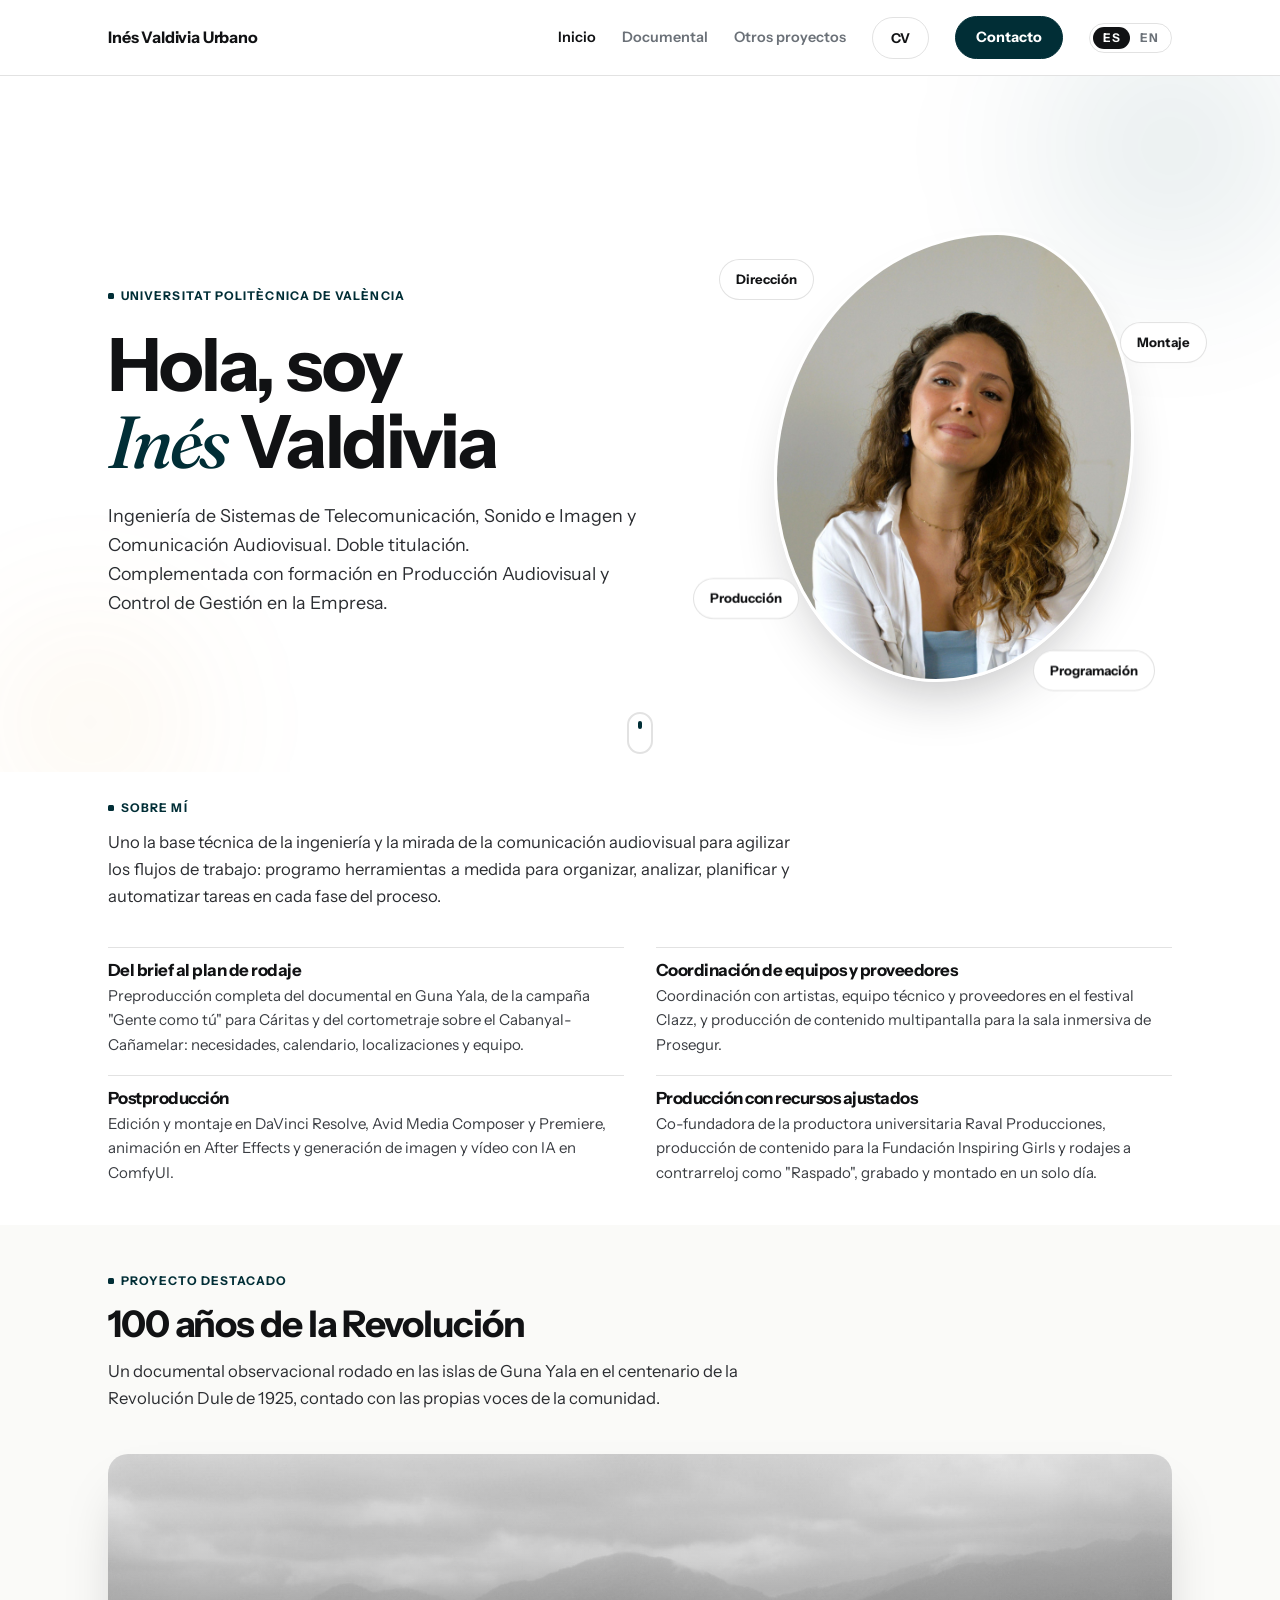
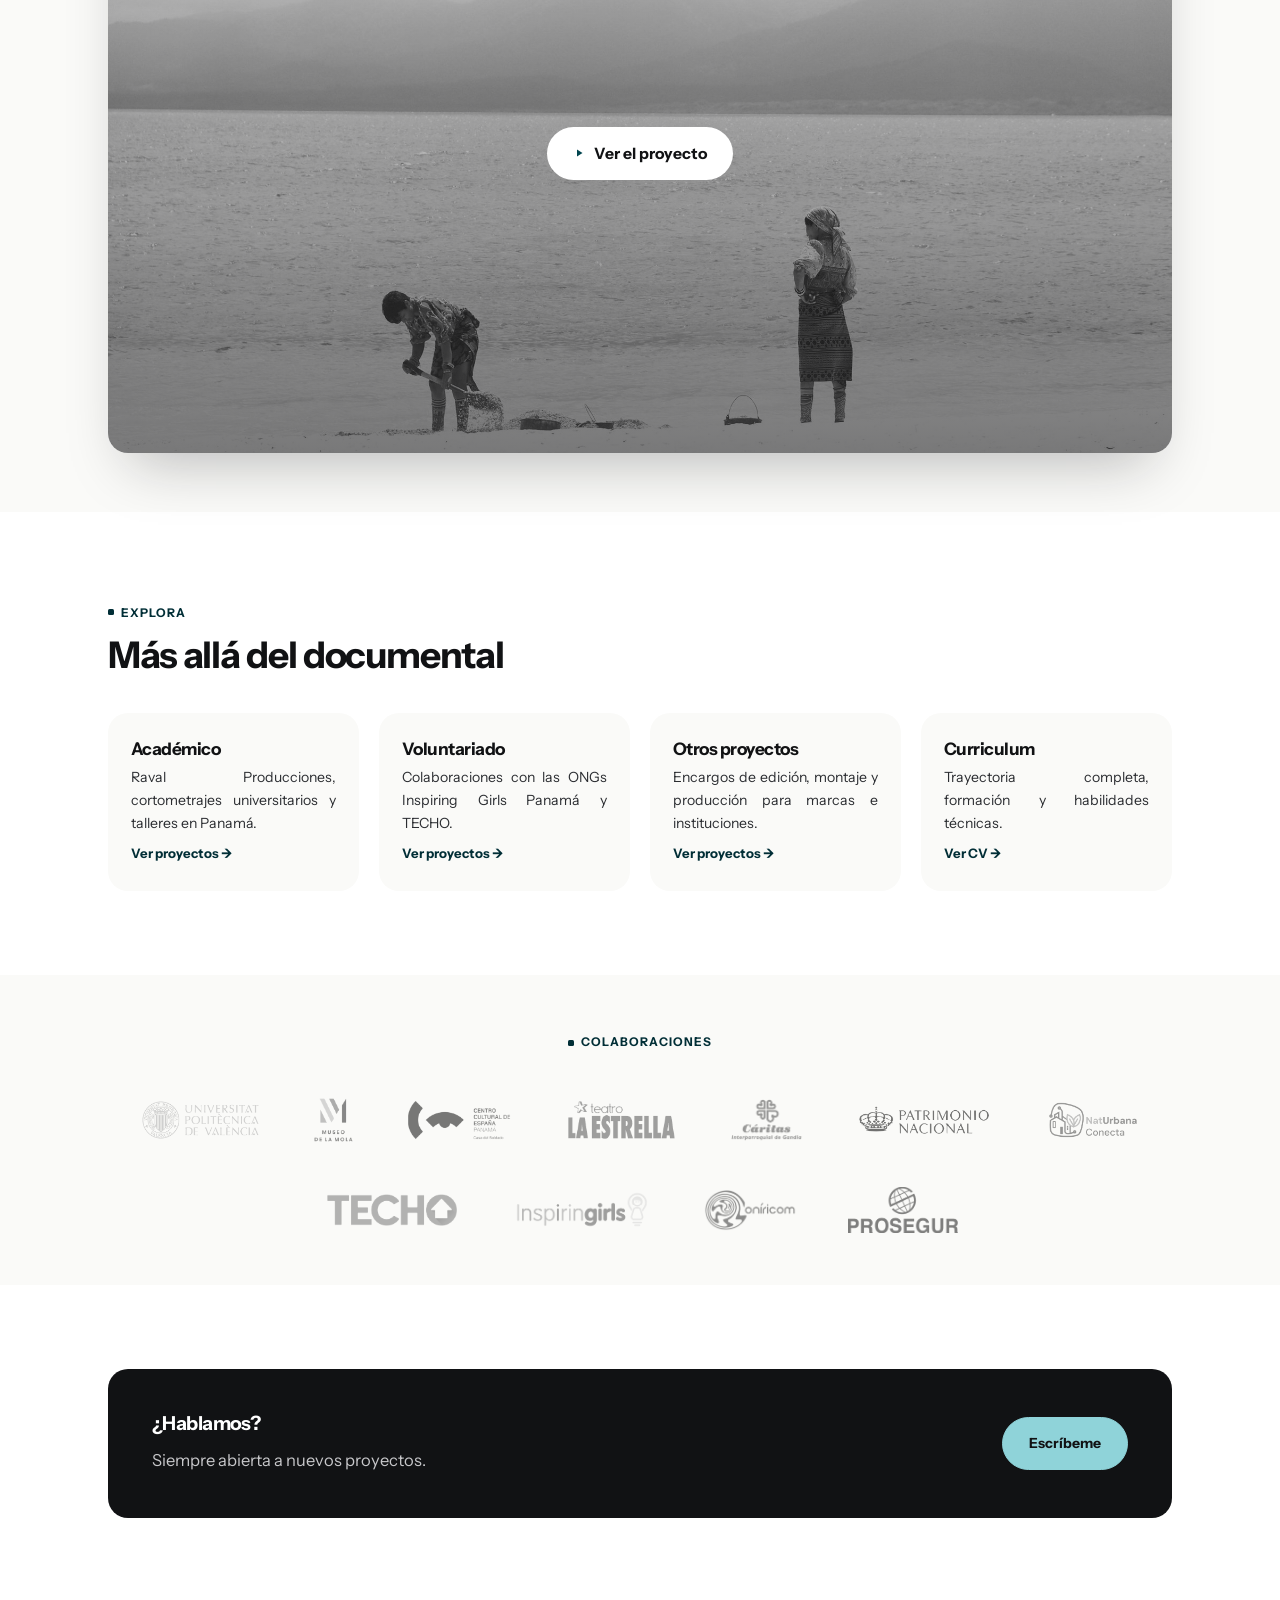
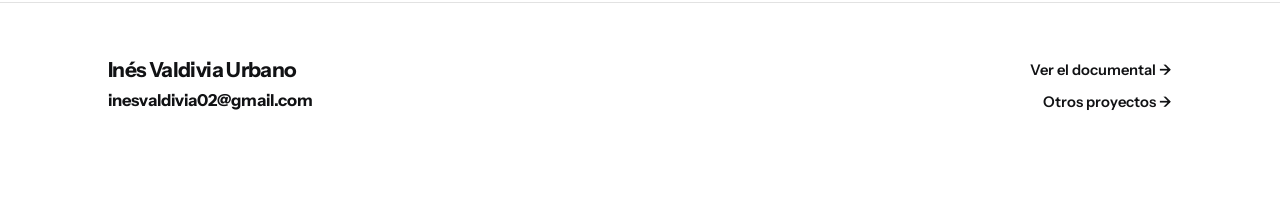
==== index.html @ 6942e6dc "Renombra la tarjeta Oníricom a Otros proyectos en el índice Co-Authored-By: Claude Opus 5.5 <noreply" ====
<!DOCTYPE html>
<html lang="es">
<head>
<meta charset="UTF-8">
<meta name="viewport" content="width=device-width, initial-scale=1.0">
<title>Inés Valdivia - Producción y montaje audiovisual</title>
<meta name="description" content="Inés Valdivia - comunicación audiovisual, dirección, montaje y producción de documentales y contenido con enfoque social.">
<link rel="preconnect" href="https://fonts.googleapis.com">
<link rel="preconnect" href="https://fonts.gstatic.com" crossorigin>
<link href="https://fonts.googleapis.com/css2?family=Instrument+Sans:ital,wght@0,400..700;1,400..700&family=Fraunces:ital,opsz,wght@0,9..144,400;0,9..144,500;0,9..144,600;1,9..144,500&display=swap" rel="stylesheet">
<link rel="stylesheet" href="assets/style.css">
</head>
<body class="home">

<div class="cursor-dot" aria-hidden="true"></div>
<div class="cursor-ring" aria-hidden="true"></div>
<div class="scroll-progress" aria-hidden="true"></div>

<nav class="site-nav">
  <div class="wrap">
    <a class="brand" href="index.html">Inés Valdivia Urbano</a>
    <div class="nav-links">
      <a href="index.html" class="current">Inicio</a>
      <a href="documental.html">Documental</a>
      <a href="proyectos.html">Otros proyectos</a>
      <a class="nav-cv" href="cv.html">CV</a>
      <a class="cta" href="mailto:inesvaldivia02@gmail.com">Contacto</a>
      <span class="lang-switch" aria-label="Idioma"><a class="active" href="index.html" hreflang="es" aria-current="true">ES</a><a href="en/index.html" hreflang="en" lang="en">EN</a></span>
    </div>
  </div>
</nav>

<header class="hero-personal">
  <div class="blob blob-a" aria-hidden="true"></div>
  <div class="blob blob-b" aria-hidden="true"></div>
  <div class="wrap hero-personal-grid">
    <div class="hero-copy">
      <span class="eyebrow">Universitat Politècnica de València</span>
      <h1 class="kinetic">
        <span class="kinetic-line"><span class="kinetic-word">Hola,</span> <span class="kinetic-word">soy</span></span>
        <span class="kinetic-line"><span class="kinetic-word accent-word">Inés</span> <span class="kinetic-word">Valdivia</span></span>
      </h1>
      <p class="hero-personal-lede">Ingeniería de Sistemas de Telecomunicación, Sonido e Imagen y Comunicación Audiovisual. Doble titulación.<br>Complementada con formación en Producción Audiovisual y Control de Gestión en la Empresa.</p>
    </div>

    <div class="hero-photo-wrap">
      <div class="hero-photo-blob">
        <img src="assets/ines-portrait.jpg" alt="Retrato de Inés Valdivia">
      </div>
      <span class="floating-tag tag-1 magnetic">Dirección</span>
      <span class="floating-tag tag-2 magnetic">Montaje</span>
      <span class="floating-tag tag-3 magnetic">Producción</span>
      <span class="floating-tag tag-4 magnetic">Programación</span>
    </div>
  </div>
  <a href="#sobre-mi" class="scroll-cue" aria-label="Bajar a la siguiente sección">
    <span></span>
  </a>
</header>


<section id="sobre-mi">
  <div class="wrap">
    <div class="section-head">
      <h2 class="kicker">Sobre mí</h2>
      <p class="prose-lead">Uno la base técnica de la ingeniería y la mirada de la comunicación audiovisual para agilizar los flujos de trabajo: programo herramientas a medida para organizar, analizar, planificar y automatizar tareas en cada fase del proceso.</p>
    </div>
    <ul class="fit-list">
      <li>
        <h3>Del brief al plan de rodaje</h3>
        <p>Preproducción completa del documental en Guna Yala, de la campaña "Gente como tú" para Cáritas y del cortometraje sobre el Cabanyal-Cañamelar: necesidades, calendario, localizaciones y equipo.</p>
      </li>
      <li>
        <h3>Coordinación de equipos y proveedores</h3>
        <p>Coordinación con artistas, equipo técnico y proveedores en el festival Clazz, y producción de contenido multipantalla para la sala inmersiva de Prosegur.</p>
      </li>
      <li>
        <h3>Postproducción</h3>
        <p>Edición y montaje en DaVinci Resolve, Avid Media Composer y Premiere, animación en After Effects y generación de imagen y vídeo con IA en ComfyUI.</p>
      </li>
      <li>
        <h3>Producción con recursos ajustados</h3>
        <p>Co-fundadora de la productora universitaria Raval Producciones, producción de contenido para la Fundación Inspiring Girls y rodajes a contrarreloj como "Raspado", grabado y montado en un solo día.</p>
      </li>
    </ul>
  </div>
</section>

<section class="alt" id="destacado">
  <div class="wrap">
    <div class="section-head">
      <span class="kicker">Proyecto destacado</span>
      <h2>100 años de la Revolución</h2>
      <p class="prose-lead">Un documental observacional rodado en las islas de Guna Yala en el centenario de la Revolución Dule de 1925, contado con las propias voces de la comunidad.</p>
    </div>
    <div class="feature-project">
      <a class="video-link hero-link magnetic" href="documental.html" style="background-image:url('assets/guna-hero.jpg');">
        <span class="play-overlay">
          <span class="play-chip"><svg viewBox="0 0 24 24"><path fill="currentColor" d="M8 5v14l11-7z"/></svg> Ver el proyecto</span>
        </span>
      </a>
    </div>
  </div>
</section>

<section id="explora">
  <div class="wrap">
    <div class="section-head">
      <span class="kicker">Explora</span>
      <h2>Más allá del documental</h2>
    </div>
    <div class="mini-grid">
      <a class="mini-card magnetic" href="proyectos.html#academico">
        <h3>Académico</h3>
        <p>Raval Producciones, cortometrajes universitarios y talleres en Panamá.</p>
        <span class="mini-arrow">Ver proyectos →</span>
      </a>
      <a class="mini-card magnetic" href="proyectos.html#voluntariado">
        <h3>Voluntariado</h3>
        <p>Colaboraciones con las ONGs Inspiring Girls Panamá y TECHO.</p>
        <span class="mini-arrow">Ver proyectos →</span>
      </a>
      <a class="mini-card magnetic" href="proyectos.html#freelance">
        <h3>Otros proyectos</h3>
        <p>Encargos de edición, montaje y producción para marcas e instituciones.</p>
        <span class="mini-arrow">Ver proyectos →</span>
      </a>
      <a class="mini-card magnetic" href="cv.html">
        <h3>Curriculum</h3>
        <p>Trayectoria completa, formación y habilidades técnicas.</p>
        <span class="mini-arrow">Ver CV →</span>
      </a>
    </div>
  </div>
</section>

<section class="tight logo-strip alt">
  <div class="wrap">
    <div class="section-head">
      <h2 class="kicker">Colaboraciones</h2>
    </div>
    <div class="logo-grid">
      <img src="assets/logos/upv.png" alt="Universitat Politècnica de València">
      <img src="assets/logos/museo-de-la-mola.png" alt="Museo de la Mola">
      <img src="assets/logos/centro-cultural-espana-panama.png" alt="Centro Cultural de España en Panamá">
      <img src="assets/logos/teatro-la-estrella.png" alt="Teatro La Estrella, Panamá">
      <img src="assets/logos/caritas-gandia.png" alt="Cáritas Interparroquial de Gandía">
      <img src="assets/logos/patrimonio-nacional.png" alt="Patrimonio Nacional">
      <img src="assets/logos/naturbana-conecta.png" alt="NatUrbana Conecta">
      <img src="assets/logos/techo.png" alt="TECHO">
      <img src="assets/logos/inspiring-girls.png" alt="Inspiring Girls">
      <img src="assets/logos/oniricom.png" alt="Oníricom">
      <img src="assets/logos/prosegur.webp" alt="Prosegur">
    </div>
  </div>
</section>

<section>
  <div class="wrap">
    <div class="access-panel">
      <div>
        <h3>¿Hablamos?</h3>
        <p>Siempre abierta a nuevos proyectos.</p>
      </div>
      <a class="btn magnetic" href="mailto:inesvaldivia02@gmail.com">Escríbeme</a>
    </div>
  </div>
</section>

<footer>
  <div class="wrap">
    <div class="contact">
      <h3>Inés Valdivia Urbano</h3>
      <p><a href="mailto:inesvaldivia02@gmail.com">inesvaldivia02@gmail.com</a></p>
    </div>
    <div class="foot-links">
      <a href="documental.html">Ver el documental →</a>
      <a href="proyectos.html">Otros proyectos →</a>
    </div>
  </div>
</footer>

<script src="assets/script.js"></script>
</body>
</html>
---- assets/style.css ----
/* ---------- Tokens ---------- */
:root{
  --bg: #ffffff;
  --paper: #fafaf8;
  --ink: #111214;
  --ink-soft: #6b7178;
  --accent: #01454f;
  --accent-dark: #012e36;
  --accent-darker: #011c21;
  --accent-blue: #3f8d94;
  --accent-sand: #e8a23d;
  --line: rgba(17,18,20,0.12);
  --line-soft: rgba(17,18,20,0.08);
  --shadow: 0 20px 40px -26px rgba(17,18,20,0.22);
  --shadow-lift: 0 30px 56px -22px rgba(17,18,20,0.28);
  --radius-lg: 20px;
  --radius-md: 14px;
  --ease: cubic-bezier(0.22, 1, 0.36, 1);
  --font: 'Instrument Sans', system-ui, -apple-system, 'Segoe UI', sans-serif;
  --font-serif: 'Fraunces', Georgia, serif;
}

*{ box-sizing: border-box; }
html{ scroll-behavior: smooth; }

body{
  margin:0;
  background: var(--bg);
  color: var(--ink);
  font-family: var(--font);
  font-size: 16.5px;
  line-height: 1.62;
  font-weight: 400;
  -webkit-font-smoothing: antialiased;
  text-rendering: optimizeLegibility;
}

h1,h2,h3{
  font-family: var(--font);
  font-weight: 700;
  letter-spacing: -0.03em;
  line-height: 1.05;
  color: var(--ink);
  margin: 0 0 0.4em;
}

p{ margin: 0 0 1em; color: #2b2d31; }

body.documental p, body.proyectos p{ text-align: justify; text-justify: inter-word; hyphens: manual; }
#sobre-mi .prose-lead, #explora .mini-card p{ text-align: justify; text-justify: inter-word; hyphens: manual; }

a{ color: var(--ink); text-decoration: none; transition: color 0.2s var(--ease), opacity 0.2s var(--ease); }
a:hover{ color: var(--accent-dark); }
a.ext-link:hover{ color: #8fd3d9; }

a:focus-visible, button:focus-visible{
  outline: 2px solid var(--accent);
  outline-offset: 3px;
  border-radius: 4px;
}

img{ max-width: 100%; display:block; }

@media (prefers-reduced-motion: reduce){
  *, *::before, *::after{
    animation-duration: 0.01ms !important;
    animation-iteration-count: 1 !important;
    transition-duration: 0.01ms !important;
    scroll-behavior: auto !important;
  }
}

.wrap{ max-width: 1120px; margin: 0 auto; padding: 0 28px; }

/* ---------- Eyebrow / kicker (shared with cv.html) ---------- */
.eyebrow, .kicker{
  display:inline-flex; align-items:center; gap:7px;
  font-size: 12px; font-weight: 700; letter-spacing: 0.09em; text-transform: uppercase;
  color: var(--accent-dark); margin: 0 0 14px;
}
.eyebrow::before, .kicker::before{
  content:""; width:6px; height:6px; background: var(--accent-dark); border-radius:1.5px; flex:none;
}

/* ---------- Buttons ---------- */
.btn{
  display:inline-flex; align-items:center; gap:8px;
  font-family: var(--font); font-size: 14px; font-weight: 700;
  border-radius: 999px; padding: 14px 26px; cursor:pointer;
  border: 1px solid var(--ink); background: var(--ink); color: #fff;
  text-decoration:none; white-space:nowrap;
  transition: background 0.2s var(--ease), color 0.2s var(--ease), transform 0.2s var(--ease), border-color 0.2s var(--ease);
}
.btn:hover{ background: var(--accent-dark); border-color: var(--accent-dark); color:#fff; transform: translateY(-2px); }
.btn:active{ transform: translateY(0) scale(0.98); }
.btn.btn-accent{ background: var(--accent-dark); border-color: var(--accent-dark); }
.btn.btn-accent:hover{ background: var(--accent-darker); border-color: var(--accent-darker); }
.btn.btn-outline{ background: transparent; color: var(--ink); border-color: var(--line); }
.btn.btn-outline:hover{ background: var(--ink); border-color: var(--ink); color:#fff; }

/* ---------- Chips ---------- */
.chip{
  display:inline-flex; align-items:center;
  font-size: 11.5px; font-weight: 700; letter-spacing:0.04em;
  color: var(--ink-soft); border: 1px solid var(--line); border-radius: 999px;
  padding: 5px 12px; background: var(--paper);
}
.chip.chip-accent{ border-color: var(--accent-dark); color: var(--accent-dark); background:#e6f1f2; }
.chip .now-dot{ margin-right: 6px; }

/* ---------- Nav ---------- */
.site-nav{
  position: sticky; top:0; z-index: 50;
  background: rgba(255,255,255,0.92);
  backdrop-filter: blur(8px);
  border-bottom: 1px solid var(--line);
}
.site-nav .wrap{
  display:flex; align-items:center; justify-content:space-between;
  flex-wrap: wrap; gap: 10px 0;
  padding: 16px 28px;
}
.brand{
  font-size: 1rem; font-weight: 700; color: var(--ink);
  text-decoration:none; letter-spacing: -0.01em;
}
.brand:hover{ color: var(--accent-dark); }
.nav-links{ display:flex; gap: 26px; align-items:center; font-size: 0.9rem; font-weight:600; }
.nav-links a{ color: var(--ink-soft); }
.nav-links a:hover{ color: var(--ink); }
.nav-links a.current{ color: var(--ink); }
.nav-links a.current::after{ content:""; }
.nav-links a.nav-cv{
  color: var(--ink); border:1px solid var(--line); border-radius: 999px;
  padding: 9px 18px; font-size:0.85rem; font-weight:700;
  transition: border-color 0.2s var(--ease), color 0.2s var(--ease), background 0.2s var(--ease);
}
.nav-links a.nav-cv:hover{
  border-color: var(--ink); background: var(--ink); color: #fff;
}
.nav-links a.cta{
  color: #fff; background: var(--accent-dark); border:1px solid var(--accent-dark); border-radius: 999px;
  padding: 9px 20px; font-weight:700;
  transition: background 0.2s var(--ease), border-color 0.2s var(--ease), transform 0.2s var(--ease);
}
.nav-links a.cta:hover{ background: var(--accent-darker); border-color: var(--accent-darker); color:#fff; transform: translateY(-1px); }

/* ---------- Language switch (ES | EN) ---------- */
.lang-switch{
  display:inline-flex; border:1px solid var(--line); border-radius:999px; padding:3px;
  font-size:0.75rem; font-weight:700; letter-spacing:0.04em;
}
.nav-links .lang-switch a{ padding:5px 10px; border-radius:999px; color: var(--ink-soft); line-height:1; }
.nav-links .lang-switch a:hover{ color: var(--ink); }
.nav-links .lang-switch a.active{ background: var(--ink); color:#fff; }

/* ---------- Nav dropdown ---------- */
.nav-dropdown{ position:relative; }
.nav-dropdown > a{
  display:inline-flex; align-items:center; gap:5px;
}
.nav-dropdown .caret{ font-size:0.7em; position:relative; top:1px; }
.dropdown-menu{
  position:absolute; top:100%; left:50%; transform:translateX(-50%);
  padding-top:14px;
  display:none;
}
.dropdown-menu .dropdown-inner{
  background: #fff; border:1px solid var(--line); border-radius: 14px;
  box-shadow: var(--shadow-lift); padding:8px; min-width:180px;
  display:flex; flex-direction:column;
}
.dropdown-menu a{
  display:block; padding:10px 14px; border-radius:9px; font-size:0.88rem; font-weight:600;
  color: var(--ink-soft); white-space:nowrap;
}
.dropdown-menu a:hover{ background: var(--paper); color: var(--accent-dark); }
.nav-dropdown:hover .dropdown-menu,
.nav-dropdown:focus-within .dropdown-menu{ display:block; }

/* ---------- Hero (Guna documentary) ---------- */
.hero{
  position:relative; min-height: 90vh; display:flex; flex-direction:column; justify-content:space-between;
  background-size: cover; background-position: center;
  color:#fff;
}
.hero::after{
  content:""; position:absolute; inset:0;
  background: linear-gradient(180deg, rgba(10,10,11,0.82) 0%, rgba(10,10,11,0.3) 38%, rgba(10,10,11,0.14) 62%, rgba(10,10,11,0.6) 100%);
}
.hero .wrap{ position:relative; z-index:2; padding-top: 110px; padding-bottom: 0; }
.hero .wrap.hero-meta-bottom{
  padding-top:0; padding-bottom: 34px;
}
.hero .eyebrow{ color: #8fd3d9; opacity:0; animation: fade-up 0.7s var(--ease) 0.1s both; }
.hero .eyebrow::before{ background:#8fd3d9; }
.hero h1{ color:#fff; font-size: clamp(2.6rem, 6.4vw, 5.4rem); max-width: 15ch; margin-bottom:0.3em; opacity:0; animation: fade-up 0.75s var(--ease) 0.22s both; }
@media (min-width: 781px){
  .hero h1{ margin-bottom:0.34em; }
  .hero .eyebrow{ margin-bottom: 19px; }
  .hero .lede{ margin-top: 3px; }
}
.hero .lede{ color:#f1f1f2; max-width: 46ch; font-size: 1.12rem; font-weight:500; opacity:0; animation: fade-up 0.75s var(--ease) 0.36s both; }
.meta-row{
  margin-top: 26px; display:flex; gap: 20px; flex-wrap:wrap; align-items:center;
  font-size: 0.85rem; color:#f1f1f2; font-weight:600;
}
.meta-row span{ border-left: 2px solid rgba(255,255,255,0.4); padding-left: 10px; }
.meta-row span:first-child{ border-left:none; padding-left:0; }
.hero-actions{ margin-top:30px; display:flex; gap:14px; flex-wrap:wrap; }
.hero .btn.btn-outline{ border-color: rgba(255,255,255,0.55); color:#fff; }
.hero .btn.btn-outline:hover{ background:#fff; color:var(--ink); border-color:#fff; }

/* ---------- Sections ---------- */
section{ padding: 84px 0; scroll-margin-top: 84px; }
section.tight{ padding: 52px 0; }
#sobre-mi{ padding-top: 20px; padding-bottom: 40px; }
#destacado{ padding-top: 40px; padding-bottom: 60px; }
.section-head{ max-width: 62ch; margin-bottom: 38px; }
.section-head h2{ font-size: clamp(1.7rem, 3vw, 2.3rem); }
.section-head h2.kicker{ font-size: 12px; }

.prose{ max-width: 62ch; }
.prose p{ font-size: 1.04rem; color:#2b2d31; }

.alt{ background: var(--paper); }

/* ---------- Photo strip ---------- */
.photo-strip{ width:100%; line-height:0; }
.photo-strip img{
  width:100%; height:auto; max-height:80vh;
  object-fit:contain; display:block;
}

/* ---------- Editorial mosaic gallery ---------- */
.gallery{
  display:grid; grid-template-columns: repeat(4, 1fr); grid-auto-rows: 190px; gap: 12px;
  grid-auto-flow: dense;
}
.gallery img{
  width:100%; height:100%; object-fit: cover; border-radius: var(--radius-md);
  transition: transform 0.45s var(--ease);
}
.gallery figure{ margin:0; overflow:hidden; border-radius: var(--radius-md); }
.gallery figure:hover img{ transform: scale(1.04); }
.gallery figure:nth-child(1){ grid-column: span 2; grid-row: span 2; }
.gallery figure:nth-child(6){ grid-column: span 2; }

.mosaic{
  display:grid; grid-template-columns: repeat(4, 1fr); grid-auto-rows: 160px; gap: 10px;
  grid-auto-flow: dense;
}
.mosaic figure{ margin:0; overflow:hidden; border-radius: var(--radius-md); }
.mosaic img{
  width:100%; height:100%; object-fit:cover; display:block;
  transition: transform 0.45s var(--ease);
}
.mosaic figure:hover img{ transform: scale(1.04); }
.mosaic figure:nth-child(1){ grid-column: span 2; grid-row: span 2; }
.mosaic figure:nth-child(6){ grid-column: span 2; }

/* ---------- Access / credit panel ---------- */
.access-panel{
  background: var(--ink); color: #f4f2ef; border-radius: var(--radius-lg);
  padding: 44px; display:flex; flex-wrap:wrap; gap: 24px; align-items:center; justify-content:space-between;
}
.access-panel h2, .access-panel h3{ color:#fff; margin-bottom: 14px; }
.access-panel p{ color: #c7c7ca; margin:0 0 10px; max-width: none; }
.access-panel p:last-child{ margin-bottom:0; }
.access-panel .btn{ background: #8fd3d9; border-color: #8fd3d9; color: var(--ink); }
.access-panel .btn:hover{ background:#fff; color:var(--ink); border-color:#fff; }
.access-cta{ display:flex; align-items:center; flex-wrap:wrap; gap:18px; margin-top:12px; }
.access-cta span{ color:#f4f2ef; font-weight:600; }
.access-body{ flex: 1 1 100%; }

/* ---------- Experience timeline ---------- */
.timeline{ display:flex; flex-direction:column; }
.entry{
  display:flex; justify-content:space-between; align-items:flex-start; gap:24px;
  padding: 22px 0; border-bottom:1px solid var(--line-soft);
}
.entry:first-child{ padding-top:0; }
.entry:last-child{ border-bottom:none; }
.entry .what{ min-width:0; }
.entry .role{ font-size:1.05rem; font-weight:700; margin:0 0 3px; color:var(--ink); }
.entry .org{ font-size:0.92rem; color: var(--ink-soft); margin:0 0 6px; font-weight:500; }
.entry .desc{ font-size:0.92rem; color:#3a3d42; margin:0; max-width:56ch; }
.entry ul.bullets{ margin:8px 0 0; padding-left:18px; }
.entry ul.bullets li{ font-size:0.92rem; line-height:1.55; color:#3a3d42; margin-bottom:4px; }
.entry .when{
  font-size:0.82rem; color: var(--ink-soft); white-space:nowrap; text-align:right;
  padding-top:3px; flex-shrink:0; font-weight:600;
}

/* ---------- Cards / projects ---------- */
.card-grid{ display:grid; grid-template-columns: repeat(2, 1fr); gap: 24px; }
.card{
  background: #fff; border:1px solid var(--line-soft); border-radius: var(--radius-lg);
  padding: 24px; box-shadow:none;
  display:flex; flex-direction:column; gap: 16px;
  transition: transform 0.3s var(--ease), box-shadow 0.3s var(--ease), border-color 0.3s var(--ease);
}
.card > .video-link, .card > .card-logo, .card > .pending{ margin-top: auto; }
.card:hover{
  transform: translateY(-5px);
  box-shadow: var(--shadow-lift);
  border-color: var(--line);
}
.card:active{ transform: translateY(-2px); }
.card h3{ font-size: 1.25rem; margin-bottom:2px; }
.card .role{ font-size:0.86rem; color: var(--ink-soft); font-weight:600; }
.card .org-blurb{ font-size:0.84rem; font-style:italic; color: var(--ink-soft); margin-bottom:8px; }
.card p{ font-size: 0.96rem; margin-bottom: 4px;}
.card .chip{ align-self:flex-start; }

.card.card-feature{ grid-column: 1 / -1; }
.card-feature .feature-grid{ display:grid; grid-template-columns: 220px 1fr; gap:28px; align-items:start; }
.card-feature .feature-grid > div p{ margin-bottom: 14px; }
.card-feature .feature-grid.feature-grid-reverse{ grid-template-columns: 1fr 300px; align-items:center; }

.video-link{
  position:relative; display:block; width:100%; aspect-ratio: 16/9;
  border-radius: var(--radius-md); overflow:hidden; margin-top:4px;
  background:#111214 center/cover no-repeat; text-decoration:none;
}
.video-link .play-overlay{
  position:absolute; inset:0; display:flex; align-items:center; justify-content:center;
  background: linear-gradient(180deg, rgba(10,10,11,0.05) 0%, rgba(10,10,11,0.55) 100%);
  transition: background 0.2s var(--ease);
}
.video-link:hover .play-overlay{
  background: linear-gradient(180deg, rgba(10,10,11,0.12) 0%, rgba(10,10,11,0.68) 100%);
}
.video-link .play-chip{
  display:inline-flex; align-items:center; gap:9px;
  background: #fff; color: var(--ink); font-weight:700; font-size:0.86rem;
  padding: 11px 20px; border-radius:999px; box-shadow: var(--shadow);
  transition: transform 0.25s var(--ease);
}
.video-link:hover .play-chip{ transform: scale(1.045); }
.video-link .play-chip svg{ width:12px; height:12px; flex:none; color:var(--accent); }
.video-link.hero-link{ border-radius: var(--radius-lg); box-shadow: var(--shadow-lift); }
.video-link.hero-link .play-chip{ font-size:0.98rem; padding:14px 26px; }

.poster-link{
  position:relative; display:block; width:100%; max-width:220px; aspect-ratio: 4/5;
  border-radius: var(--radius-md); overflow:hidden; margin:0 auto;
  background:#111214 center/cover no-repeat; text-decoration:none;
  box-shadow: var(--shadow);
  transition: transform 0.3s var(--ease), box-shadow 0.3s var(--ease);
}
.poster-link:hover{ transform: translateY(-4px); box-shadow: var(--shadow-lift); }
.poster-link .poster-overlay{
  position:absolute; inset:0; display:flex; align-items:flex-end; justify-content:center; padding-bottom:16px;
  background: linear-gradient(180deg, rgba(10,10,11,0) 55%, rgba(10,10,11,0.82) 100%);
  opacity:0; transition: opacity 0.25s var(--ease);
}
.poster-link:hover .poster-overlay{ opacity:1; }
.poster-link .poster-chip{
  display:inline-flex; align-items:center; gap:7px;
  background: #fff; color: var(--ink); font-weight:700; font-size:0.78rem;
  padding: 9px 16px; border-radius:999px;
}

.pending{
  border: 1px dashed var(--line); border-radius: var(--radius-md); padding: 20px;
  margin-top:6px; font-size:0.9rem; color: var(--ink-soft); background: var(--paper);
  text-align:center;
}

.card-logo{
  border: 1px dashed var(--line); border-radius: var(--radius-md);
  margin-top:6px; background: var(--paper);
  display:flex; flex-direction:column; align-items:center; justify-content:center; gap:10px;
  min-height: 110px; padding: 20px;
}
.card-logo img{ max-height: 60px; max-width: 72%; width:auto; object-fit:contain; }
.card-logo .private-tag{
  font-size:0.72rem; font-weight:700; letter-spacing:0.04em; text-transform:uppercase;
  color: var(--ink-soft);
}

.subgroup-intro{ max-width: 62ch; margin-bottom: 22px; }
.subgroup-intro p{ font-size:0.98rem; }

/* ---------- Logo strip ---------- */
.logo-strip{ padding: 20px 0 66px; }
.logo-strip .section-head{ text-align:center; margin: 0 auto 34px; max-width:none; }
.logo-strip .kicker{ display:inline-flex; }
.logo-grid{
  display:flex; flex-wrap:wrap; align-items:center; justify-content:center;
  gap: 44px 50px;
}
.logo-grid img{
  max-height: 46px; max-width: 140px; width:auto; height:auto; object-fit:contain;
  opacity:0.55; filter: grayscale(100%);
  transition: opacity 0.25s var(--ease), filter 0.25s var(--ease), transform 0.25s var(--ease);
}
.logo-grid img:hover{ opacity:1; filter:none; transform: translateY(-2px); }

/* ---------- Scroll reveal ---------- */
.reveal{
  opacity: 0;
  transform: translateY(22px);
  transition: opacity 0.6s var(--ease), transform 0.6s var(--ease);
}
.reveal.in-view{ opacity: 1; transform: none; }

/* ---------- Lightbox carousel ---------- */
.gallery figure.zoomable, .mosaic figure.zoomable{ cursor: zoom-in; }
.lightbox{
  position:fixed; inset:0; z-index:300;
  display:flex; align-items:center; justify-content:center;
  background: rgba(10,10,11,0.94);
  opacity:0; visibility:hidden;
  transition: opacity 0.25s var(--ease), visibility 0.25s var(--ease);
}
.lightbox.is-open{ opacity:1; visibility:visible; }
.lightbox-img{
  max-width:88vw; max-height:82vh; border-radius:10px;
  box-shadow: var(--shadow-lift); display:block;
}
.lightbox-close{
  position:absolute; top:20px; right:24px;
  background:none; border:none; color:#fff; font-size:2.1rem; line-height:1;
  cursor:pointer; opacity:0.85; transition: opacity 0.2s var(--ease);
}
.lightbox-close:hover{ opacity:1; }
.lightbox-prev, .lightbox-next{
  position:absolute; top:50%; transform:translateY(-50%);
  background: rgba(255,255,255,0.12); border:none; color:#fff;
  width:48px; height:48px; border-radius:50%; font-size:1.2rem; cursor:pointer;
  display:flex; align-items:center; justify-content:center;
  transition: background 0.2s var(--ease), transform 0.2s var(--ease);
}
.lightbox-prev:hover, .lightbox-next:hover{ background: rgba(255,255,255,0.28); }
.lightbox-prev{ left:18px; }
.lightbox-next{ right:18px; }
.lightbox-counter{
  position:absolute; bottom:22px; left:50%; transform:translateX(-50%);
  color:#f1f1f2; font-size:0.85rem; font-weight:600; letter-spacing:0.02em;
}
@media (max-width:600px){
  .lightbox-prev, .lightbox-next{ width:40px; height:40px; font-size:1rem; }
  .lightbox-prev{ left:8px; } .lightbox-next{ right:8px; }
  .lightbox-close{ font-size:1.7rem; top:14px; right:14px; }
}
@media (prefers-reduced-motion: reduce){
  .lightbox{ transition: none; }
}

/* ---------- Footer ---------- */
footer{
  padding: 56px 0 70px; border-top:1px solid var(--line);
}
footer .wrap{ display:flex; flex-wrap:wrap; justify-content:space-between; gap:20px; align-items:flex-start; }
footer h3{ font-size:1.3rem; margin-bottom:6px; }
footer .contact a{ color: var(--ink); font-weight:700; }
footer .contact a:hover{ color: var(--accent-dark); }
footer .foot-links{ display:flex; flex-direction:column; gap:8px; align-items:flex-end; font-size:0.92rem; font-weight:600;}

@media (max-width: 900px){
  .card-feature .feature-grid,
  .card-feature .feature-grid.feature-grid-reverse{ grid-template-columns: 1fr; }
  .poster-link{ margin:0; max-width:180px; }
  .feature-grid-reverse .video-link{ max-width:none; }
}

/* =========================================================
   Fun & fluid additions — custom cursor, marquee, kinetic
   hero, blobs, stats, mini-cards (home hub)
   ========================================================= */

/* ---------- Custom cursor ---------- */
.cursor-dot, .cursor-ring{
  position: fixed; top:0; left:0; z-index: 200; pointer-events:none;
  border-radius: 50%; transform: translate(-50%,-50%);
  opacity: 0; transition: opacity 0.25s var(--ease), background 0.2s var(--ease), border-color 0.2s var(--ease);
}
.cursor-dot{ width:7px; height:7px; background: var(--accent-dark); }
.cursor-ring{
  width:64px; height:64px; border:1.5px solid rgba(17,18,20,0.35);
  transform: translate(-50%,-50%) scale(0.59375);
  transition: opacity 0.25s var(--ease), transform 0.2s var(--ease), border-color 0.2s var(--ease), background 0.2s var(--ease);
}
.cursor-dot.is-active, .cursor-ring.is-active{ opacity:1; }
.cursor-ring.is-hover{
  transform: translate(-50%,-50%) scale(1);
  background: rgba(1,69,79,0.08); border-color: var(--accent-dark);
}
@media (hover:none), (pointer:coarse){
  .cursor-dot, .cursor-ring{ display:none; }
}
@media (prefers-reduced-motion: reduce){
  .cursor-dot, .cursor-ring{ display:none; }
}

/* ---------- Scroll progress ---------- */
.scroll-progress{
  position: fixed; top:0; left:0; height:3px; width:100%;
  transform: scaleX(0); transform-origin: left;
  background: linear-gradient(90deg, var(--accent-dark), var(--accent-sand));
  z-index: 60; transition: transform 0.08s linear;
}

/* ---------- Marquee ticker ---------- */
.marquee{
  overflow:hidden; white-space:nowrap; border-top:1px solid var(--line); border-bottom:1px solid var(--line);
  background: var(--ink); padding: 16px 0;
}
.marquee-track{
  display:inline-flex; align-items:center; gap: 14px;
  animation: marquee-scroll 28s linear infinite;
  width:max-content;
}
.marquee-track span{
  font-family: var(--font-serif); font-style:italic; font-weight:500;
  font-size: 1.15rem; color: #f4f2ef;
}
.marquee-track span:nth-child(even){ color: var(--accent); font-style:normal; font-family:var(--font); font-weight:700; font-size:0.8rem; letter-spacing:0.04em; }
@keyframes marquee-scroll{
  from{ transform: translateX(0); }
  to{ transform: translateX(-50%); }
}
@media (prefers-reduced-motion: reduce){
  .marquee-track{ animation: none; }
}

/* ---------- Hero personal (home) ---------- */
.hero-personal{
  position:relative; overflow:hidden; padding-top: 96px;
}
.hero-personal-grid{
  display:grid; grid-template-columns: 1.15fr 0.85fr; gap: 40px; align-items:center;
  padding-top: 60px; padding-bottom: 30px; position:relative; z-index:2;
}
.hero-copy .eyebrow{ margin-bottom:20px; }
h1.kinetic{
  font-size: clamp(2.6rem, 6vw, 4.6rem); margin-bottom: 0.28em;
}
.kinetic-line{ display:block; overflow:hidden; }
.kinetic-word{
  display:inline-block;
  animation: kinetic-in 0.7s var(--ease) both;
}
.kinetic-word.accent-word{
  font-family: var(--font-serif); font-style:italic; font-weight:500; color: var(--accent-dark);
}
.kinetic-line:nth-child(1) .kinetic-word:nth-child(1){ animation-delay: 0.05s; }
.kinetic-line:nth-child(1) .kinetic-word:nth-child(2){ animation-delay: 0.14s; }
.kinetic-line:nth-child(2) .kinetic-word:nth-child(1){ animation-delay: 0.24s; }
.kinetic-line:nth-child(2) .kinetic-word:nth-child(2){ animation-delay: 0.34s; }
.kinetic-line:nth-child(2) .kinetic-word:nth-child(3){ animation-delay: 0.44s; }
@keyframes kinetic-in{
  from{ opacity:0; transform: translateY(60%) rotate(3deg); }
  to{ opacity:1; transform: translateY(0) rotate(0); }
}
.hero-personal-lede{
  font-size: 1.12rem; max-width: 46ch; color:#2b2d31;
  opacity:0; animation: fade-up 0.7s var(--ease) 0.5s both;
}
.hero-personal .hero-actions{
  opacity:0; animation: fade-up 0.7s var(--ease) 0.62s both;
}
.now-line{
  display:flex; align-items:center; gap:9px; margin: 26px 0 0;
  font-size:0.85rem; color: var(--ink-soft); font-weight:600;
  opacity:0; animation: fade-up 0.7s var(--ease) 0.74s both;
}
.now-dot{
  width:8px; height:8px; border-radius:50%; background: #2fae5b; flex:none;
  box-shadow: 0 0 0 0 rgba(47,174,91,0.5);
  animation: pulse-dot 2s ease-in-out infinite;
}
@keyframes pulse-dot{
  0%{ box-shadow: 0 0 0 0 rgba(47,174,91,0.45); }
  70%{ box-shadow: 0 0 0 8px rgba(47,174,91,0); }
  100%{ box-shadow: 0 0 0 0 rgba(47,174,91,0); }
}
@keyframes fade-up{
  from{ opacity:0; transform: translateY(16px); }
  to{ opacity:1; transform: translateY(0); }
}

.blob{
  position:absolute; border-radius:50%; filter: blur(60px); z-index:1; opacity:0.5;
  animation: blob-float 14s ease-in-out infinite;
}
.blob-a{ width:420px; height:420px; background: radial-gradient(circle, rgba(1,69,79,0.22), transparent 70%); top:-140px; right:-100px; }
.blob-b{ width:340px; height:340px; background: radial-gradient(circle, rgba(232,162,61,0.16), transparent 70%); bottom:-120px; left:-80px; animation-delay: -6s; }
@keyframes blob-float{
  0%, 100%{ transform: translate(0,0) scale(1); }
  50%{ transform: translate(-18px, 22px) scale(1.06); }
}

.hero-photo-wrap{ position:relative; display:flex; justify-content:center; }
.hero-photo-blob{
  width: min(360px, 82vw); aspect-ratio: 4/5; overflow:hidden; position:relative;
  border-radius: 62% 38% 55% 45% / 55% 45% 55% 45%;
  animation: blob-morph 10s var(--ease) infinite;
  box-shadow: var(--shadow-lift);
  border: 3px solid #fff;
}
.hero-photo-blob img{ width:100%; height:100%; object-fit:cover; }
@keyframes blob-morph{
  0%, 100%{ border-radius: 62% 38% 55% 45% / 55% 45% 55% 45%; }
  33%{ border-radius: 45% 55% 40% 60% / 60% 40% 60% 40%; }
  66%{ border-radius: 55% 45% 62% 38% / 42% 58% 42% 58%; }
}
.floating-tag{
  position:absolute; background:#fff; border:1px solid var(--line); box-shadow: var(--shadow);
  border-radius: 999px; padding: 9px 16px; font-size:0.82rem; font-weight:700; color: var(--ink);
  animation: tag-float 5s ease-in-out infinite;
  white-space:nowrap;
}
.tag-1{ top: 6%; left: -4%; animation-delay: 0s; }
.tag-2{ top: 20%; right: -8%; animation-delay: -1.4s; }
.tag-3{ bottom: 14%; left: -10%; animation-delay: -2.8s; }
.tag-4{ bottom: -2%; right: 4%; animation-delay: -4s; }
@keyframes tag-float{
  0%, 100%{ transform: translateY(0); }
  50%{ transform: translateY(-10px); }
}

.scroll-cue{
  position:relative; z-index:2; display:flex; justify-content:center; padding-bottom: 18px;
}
.scroll-cue span{
  width:26px; height:42px; border:2px solid var(--line); border-radius: 999px; position:relative; display:block;
}
.scroll-cue span::before{
  content:""; position:absolute; top:7px; left:50%; width:4px; height:8px; margin-left:-2px;
  background: var(--accent-dark); border-radius:2px;
  animation: scroll-cue-move 1.8s ease-in-out infinite;
}
@keyframes scroll-cue-move{
  0%{ opacity:1; transform: translateY(0); }
  70%{ opacity:0; transform: translateY(14px); }
  100%{ opacity:0; transform: translateY(0); }
}

/* ---------- Floating skill tags (home, Sobre mí) — arranged in a circle ---------- */
.floating-tags{
  position:relative; width:760px; height:250px; max-width:100%;
  margin: 30px auto 10px;
}
.floating-tags .chip-slot{
  position:absolute; top:50%; left:50%;
  transform: translate(-50%,-50%) translate(var(--x), var(--y));
}
.floating-tags .float-chip{
  display:inline-flex; align-items:center; white-space:nowrap;
  font-size:0.85rem; font-weight:700; color:var(--ink);
  border:1px solid var(--line); border-radius:999px; padding:9px 16px;
  background:#fff; box-shadow: var(--shadow);
  animation: chip-float 4.8s ease-in-out infinite;
  transition: transform 0.25s var(--ease), border-color 0.25s var(--ease), box-shadow 0.25s var(--ease);
}
.floating-tags .chip-slot:nth-child(even) .float-chip{ animation-direction: reverse; }
.floating-tags .float-chip:hover{
  box-shadow: var(--shadow-lift); animation-play-state: paused;
}
@keyframes chip-float{
  0%, 100%{ transform: translateY(0) rotate(0deg); }
  50%{ transform: translateY(-9px) rotate(-1deg); }
}
@media (prefers-reduced-motion: reduce){
  .floating-tags .float-chip{ animation: none; }
}
@media (max-width: 600px){
  .floating-tags{
    position:static; width:auto; height:auto; max-width:320px; margin: 20px auto 10px;
    display:flex; flex-wrap:wrap; justify-content:center; gap:9px 7px;
  }
  .floating-tags .chip-slot{ position:static; transform:none; }
  .floating-tags .float-chip{ font-size:0.72rem; padding:7px 12px; animation:none; }
}

/* ---------- About: fit list (home, Sobre mí) ---------- */
.fit-list{ display:grid; grid-template-columns:repeat(2, 1fr); gap:18px 32px; margin:0; padding:0; list-style:none; }
.fit-list li{ border-top:1px solid var(--line); padding-top:14px; }
.fit-list h3{ font-size:1.05rem; margin:0 0 4px; }
.fit-list p{ font-size:0.94rem; color:#3a3d42; margin:0; }
@media (max-width:700px){ .fit-list{ grid-template-columns:1fr; } }

/* ---------- About grid + stats ---------- */
.about-grid{ display:grid; gap: 48px; }
.prose-lead{ font-size:1.04rem; max-width:64ch; color:#2b2d31; margin-bottom:20px; }

.stats-row{
  display:grid; grid-template-columns: repeat(4, 1fr); gap: 24px;
  border-top:1px solid var(--line); padding-top: 34px;
}
.stat{ display:flex; flex-direction:column; }
.stat-num{
  font-family: var(--font-serif); font-size: clamp(2.4rem, 4vw, 3.4rem); font-weight:600;
  color: var(--ink); line-height:1;
}
.stat-suffix{
  font-family: var(--font-serif); font-size: clamp(1.6rem, 2.4vw, 2rem); color: var(--accent-dark); font-weight:600;
}
.stat p{ margin-top:8px; font-size:0.85rem; color: var(--ink-soft); max-width:22ch; }

/* ---------- Featured project (home) ---------- */
.feature-project{ display:flex; flex-direction:column; gap:18px; }
.feature-meta{ display:flex; flex-wrap:wrap; gap:10px; }

/* ---------- Mini card grid (explore) ---------- */
.mini-grid{ display:grid; grid-template-columns: repeat(4, 1fr); gap: 20px; }
.mini-card{
  display:flex; flex-direction:column; gap:8px;
  background: var(--paper); border:1px solid transparent; border-radius: var(--radius-lg);
  padding: 26px 22px; text-decoration:none; color:var(--ink);
  transition: transform 0.3s var(--ease), box-shadow 0.3s var(--ease), border-color 0.3s var(--ease), background 0.3s var(--ease);
}
.mini-card:hover{
  transform: translateY(-6px) rotate(-0.6deg); box-shadow: var(--shadow-lift);
  border-color: var(--accent-dark); background: #f4fafa; color: var(--ink);
}
.mini-card:active{ transform: translateY(-3px) rotate(-0.3deg); }
.mini-emoji{ font-size:1.7rem; }
.mini-card h3{ font-size:1.08rem; margin-bottom:0; }
.mini-card p{ font-size:0.88rem; margin-bottom:0; flex:1; }
.mini-arrow{ font-size:0.82rem; font-weight:700; color: var(--accent-dark); }

/* ---------- Magnetic buttons ---------- */
.magnetic{ will-change: transform; }

/* ---------- Activity links (e.g. Inspiring Girls card) ---------- */
.activity-links{ display:flex; flex-direction:column; gap:8px; margin: 4px 0 2px; }
.activity-link{
  display:inline-flex; align-items:center; gap:8px;
  font-size:0.86rem; font-weight:700; color: var(--ink);
  border:1px solid var(--line); border-radius:999px; padding:9px 16px;
  background: var(--paper); text-decoration:none; width:fit-content;
  transition: background 0.2s var(--ease), border-color 0.2s var(--ease), color 0.2s var(--ease), transform 0.2s var(--ease);
}
.activity-link:hover{
  background: var(--ink); border-color: var(--ink); color:#fff; transform: translateY(-2px);
}

@media (max-width: 980px){
  .hero-personal-grid{ grid-template-columns:1fr; padding-top:30px; }
  .hero-photo-wrap{ order:-1; margin-bottom: 10px; }
  .stats-row{ grid-template-columns: repeat(2,1fr); row-gap:28px; }
  .mini-grid{ grid-template-columns: repeat(2,1fr); }
}

@media (max-width: 780px){
  .gallery{ grid-template-columns: repeat(2,1fr); grid-auto-rows:160px; }
  .gallery figure:nth-child(1){ grid-column: span 2; grid-row: span 1; }
  .gallery figure:nth-child(6){ grid-column: span 1; }
  .gallery figure:nth-child(10){ grid-column: span 2; }
  .mosaic{ grid-template-columns: repeat(2,1fr); grid-auto-rows:150px; }
  .mosaic figure:nth-child(1){ grid-column: span 2; grid-row: span 1; }
  .mosaic figure:nth-child(6){ grid-column: span 2; }
  .card-grid{ grid-template-columns: 1fr; }
  .site-nav .wrap{ padding: 14px 20px; }
  .brand{ width:100%; }
  .nav-links{ width:100%; gap:8px 10px; font-size:0.82rem; flex-wrap:wrap; }
  .nav-links a.nav-cv{ padding: 7px 12px; font-size:0.78rem; }
  .nav-links a.cta{ padding: 7px 14px; margin-left:auto; }
  .dropdown-menu{ left:0; right:auto; transform:none; }
  .access-panel{ padding: 30px 22px; }
  .entry{ flex-direction:column; gap:4px; }
  .entry .when{ text-align:left; padding-top:0; }
  footer .wrap{ flex-direction:column; }
  footer .foot-links{ align-items:flex-start; }
  .logo-grid{ gap: 28px 32px; }
  .logo-grid img{ max-height: 34px; max-width: 104px; }
  .mini-grid{ grid-template-columns: 1fr; }
  .stats-row{ grid-template-columns: 1fr 1fr; }
  .floating-tag{ font-size:0.72rem; padding:7px 12px; }
  .tag-1{ left:-2%; }
  .tag-2{ right:-4%; }
  .tag-3{ left:-4%; }
  .tag-4{ right:0; }
  .marquee-track span{ font-size:0.95rem; }
}

/* ---------- Small phones: keep floating tags inside the viewport ---------- */
@media (max-width: 480px){
  .hero-personal{ padding-top: 76px; }
  .hero-photo-blob{ width: min(260px, 62vw); }
  .floating-tag{ font-size:0.7rem; padding:6px 9px; gap:5px; }
  .tag-1{ top:2%; left:4%; }
  .tag-2{ top:16%; right:4%; }
  .tag-3{ bottom:16%; left:4%; }
  .tag-4{ bottom:2%; right:4%; }
  h1.kinetic{ font-size: clamp(2.1rem, 9vw, 2.6rem); }
  .card-feature .poster-link{ max-width:150px; }
  .site-nav .wrap{ padding: 12px 16px; }
  .nav-links{ font-size:0.76rem; gap:6px 8px; }
  .nav-links a.nav-cv{ padding:6px 10px; font-size:0.72rem; }
  .nav-links a.cta{ padding:6px 12px; font-size:0.76rem; }
}
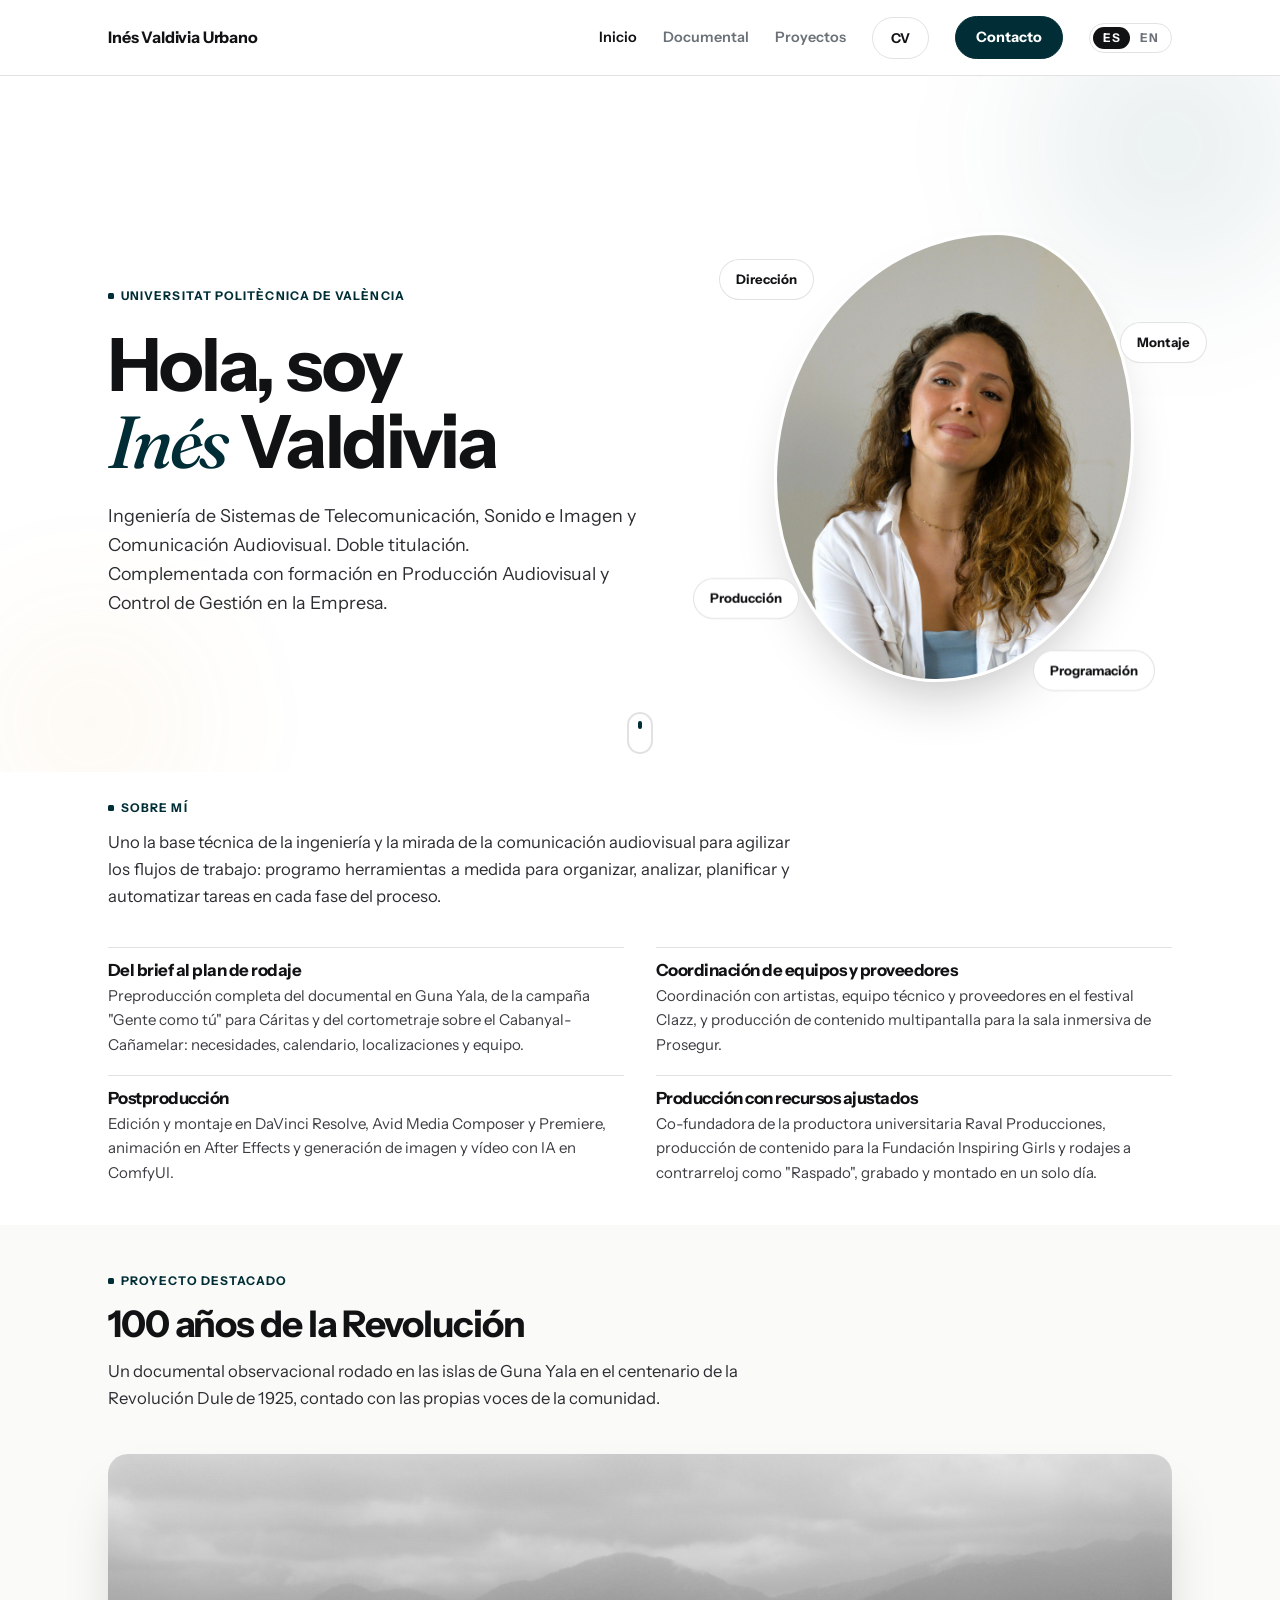
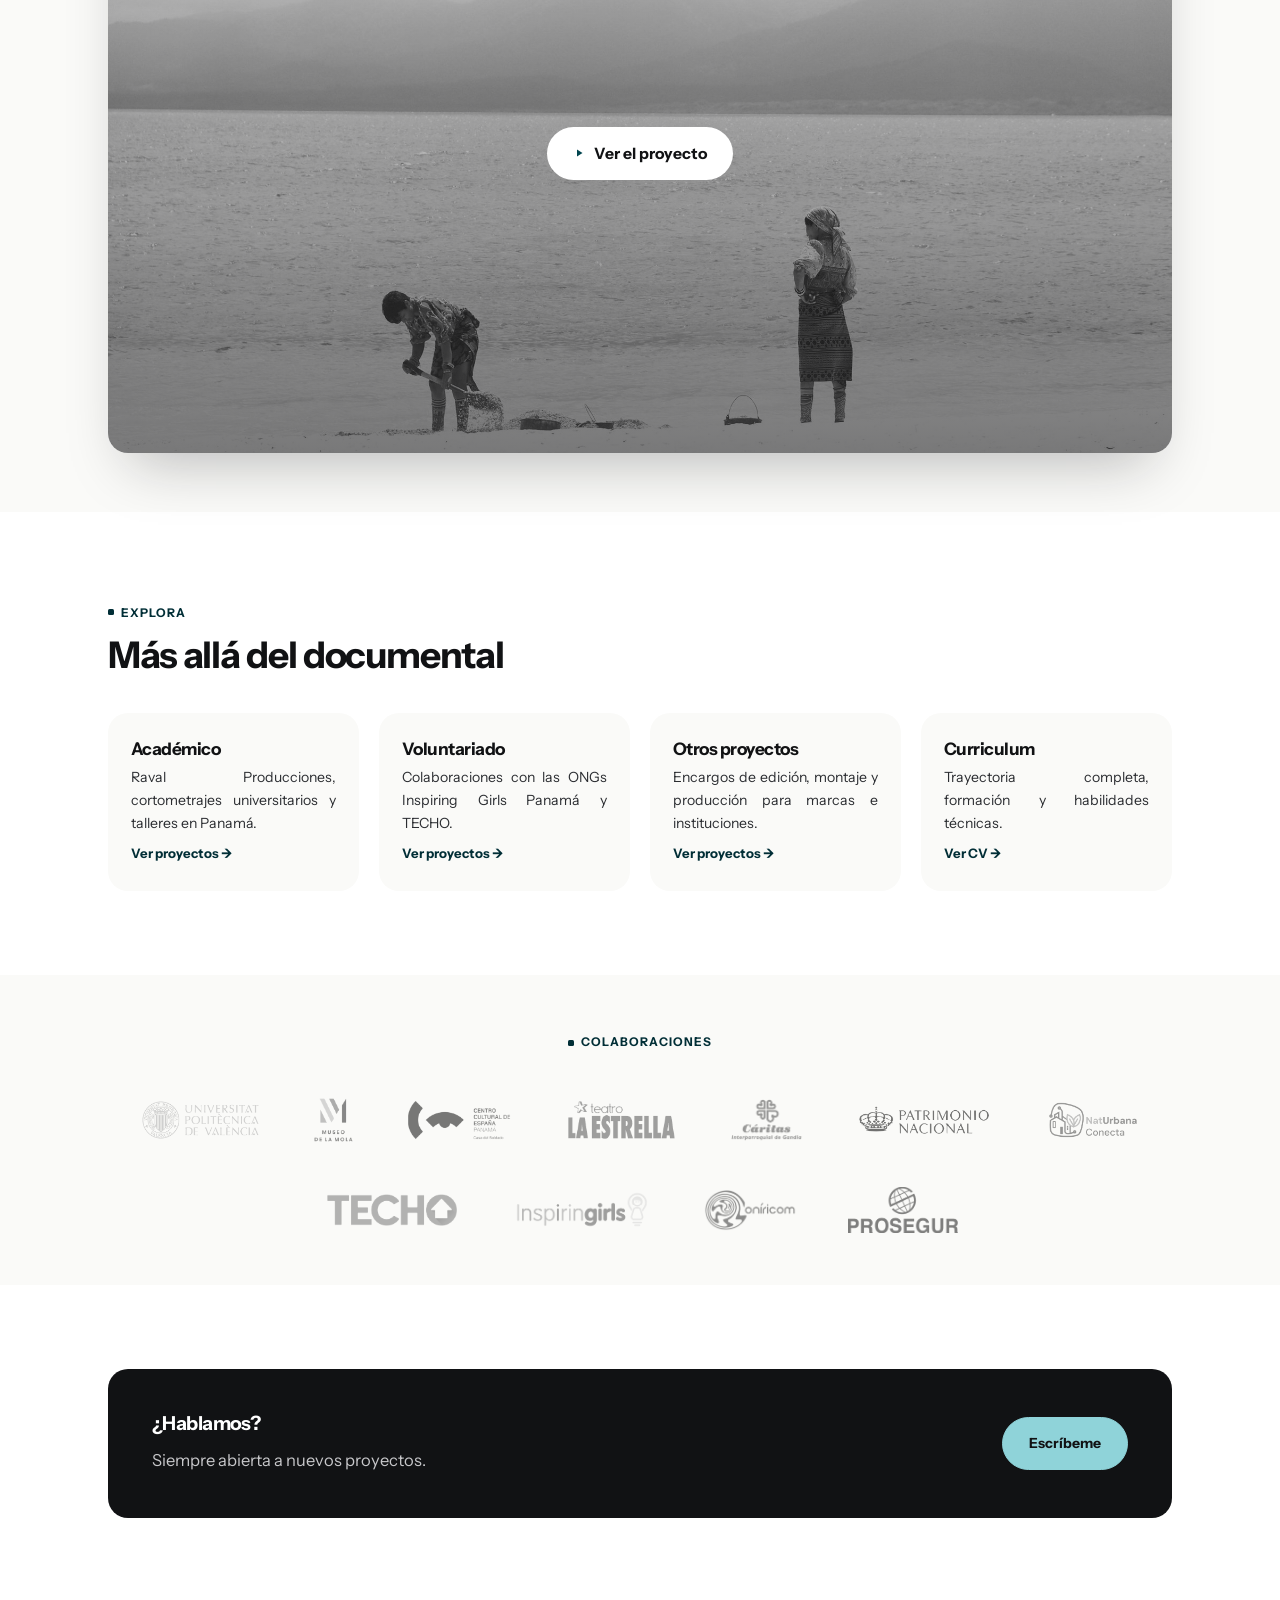
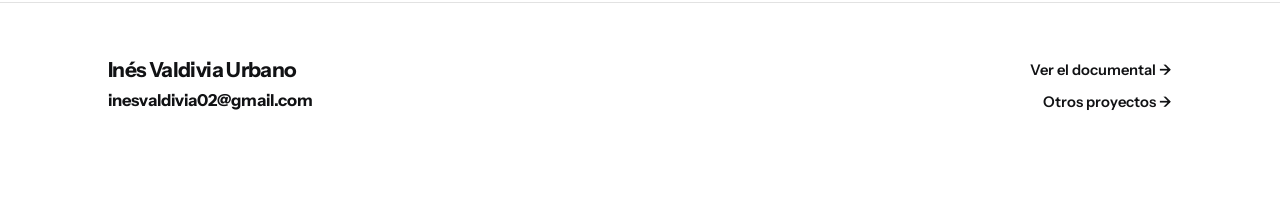
==== commit 4c63ebbe: "Renombra Otros proyectos a Proyectos en la barra de navegación Co-Authored-By: Claude Opus 5.5 <nore" ====
--- a/index.html
+++ b/index.html
@@ -22,7 +22,7 @@
     <div class="nav-links">
       <a href="index.html" class="current">Inicio</a>
       <a href="documental.html">Documental</a>
-      <a href="proyectos.html">Otros proyectos</a>
+      <a href="proyectos.html">Proyectos</a>
       <a class="nav-cv" href="cv.html">CV</a>
       <a class="cta" href="mailto:inesvaldivia02@gmail.com">Contacto</a>
       <span class="lang-switch" aria-label="Idioma"><a class="active" href="index.html" hreflang="es" aria-current="true">ES</a><a href="en/index.html" hreflang="en" lang="en">EN</a></span>
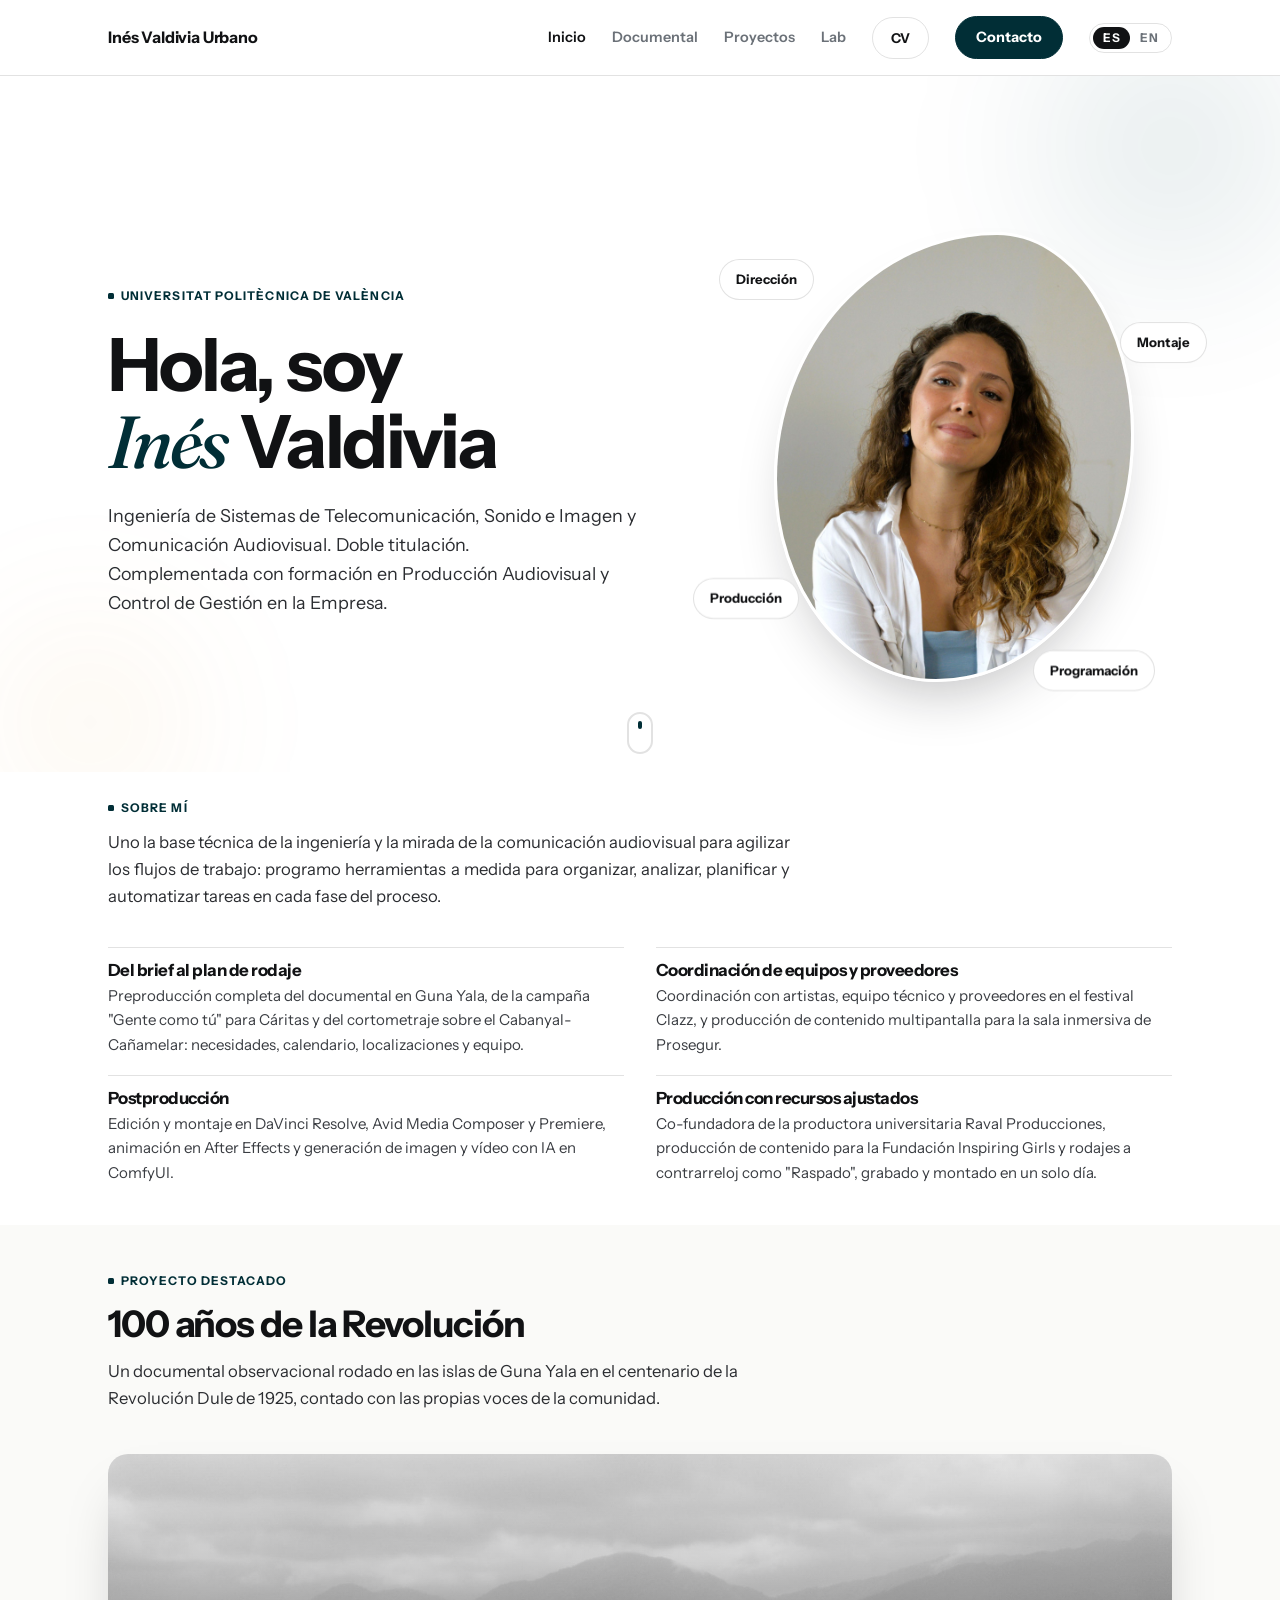
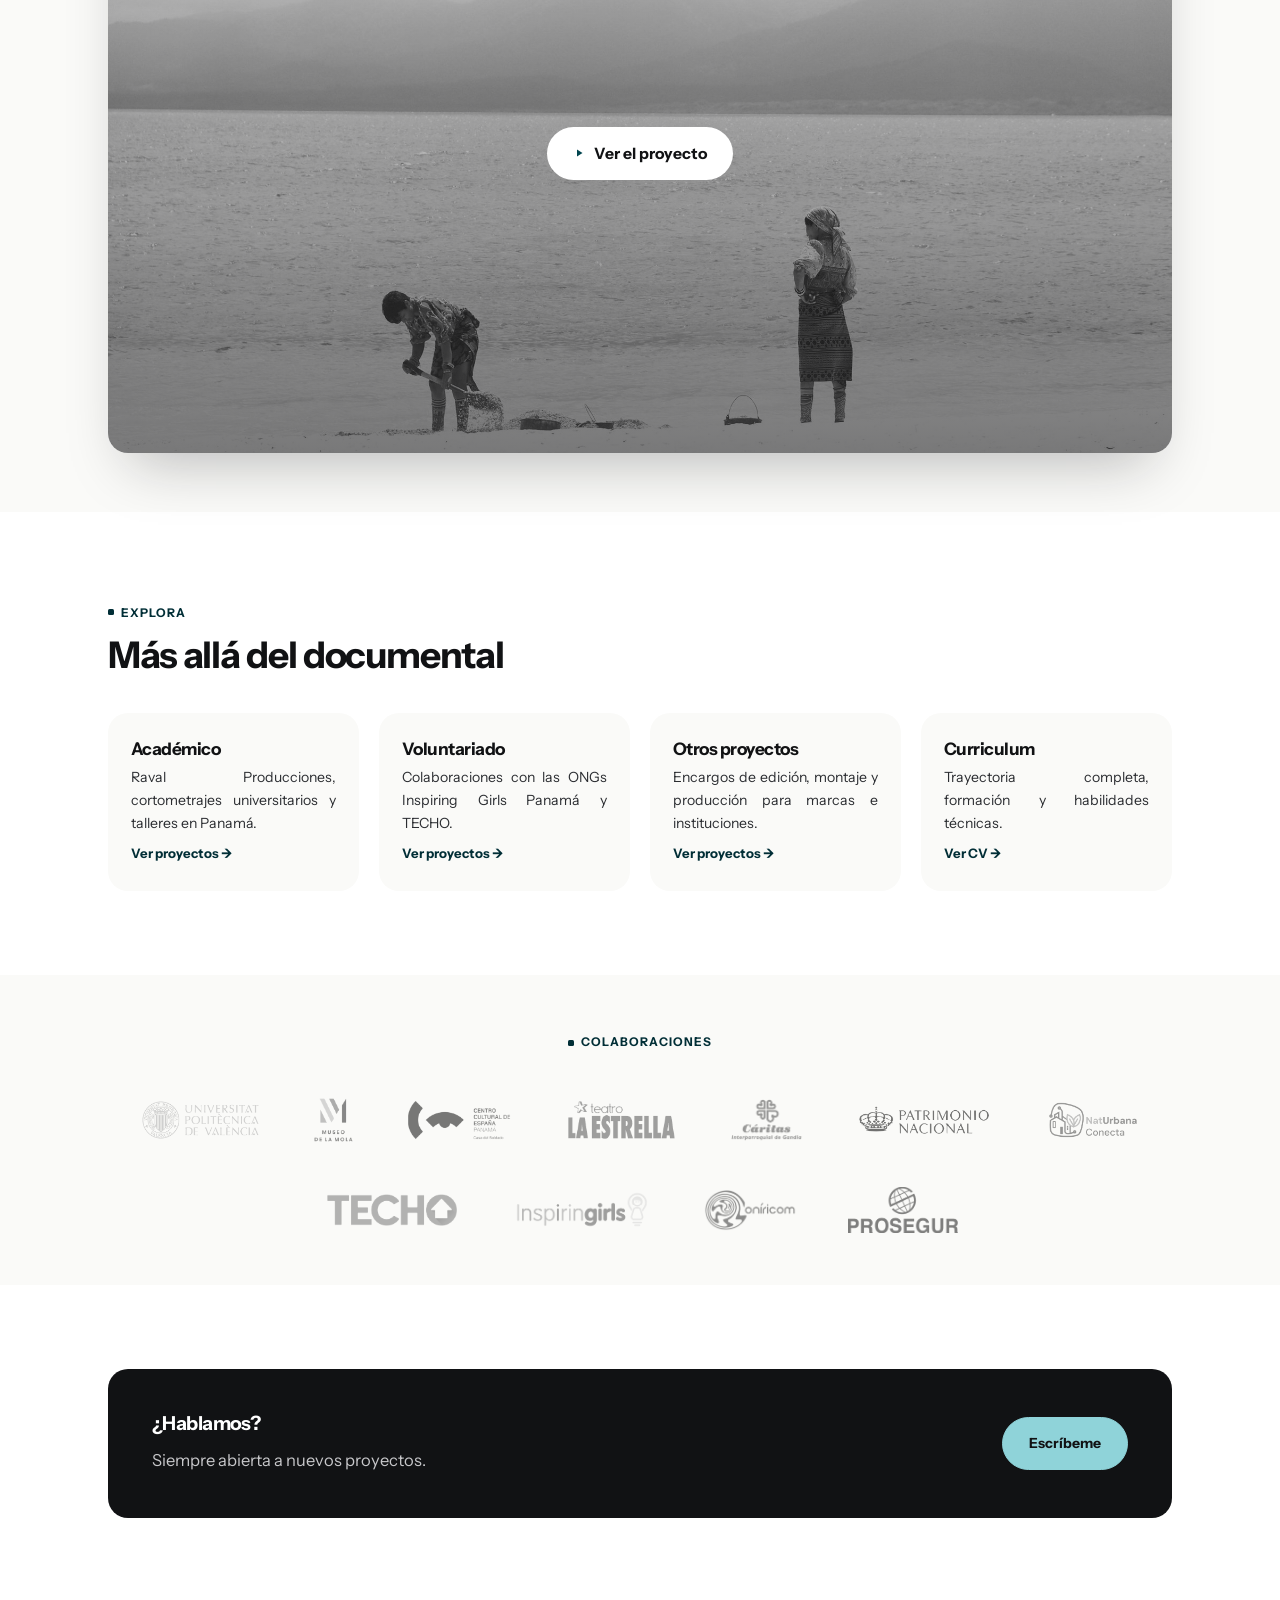
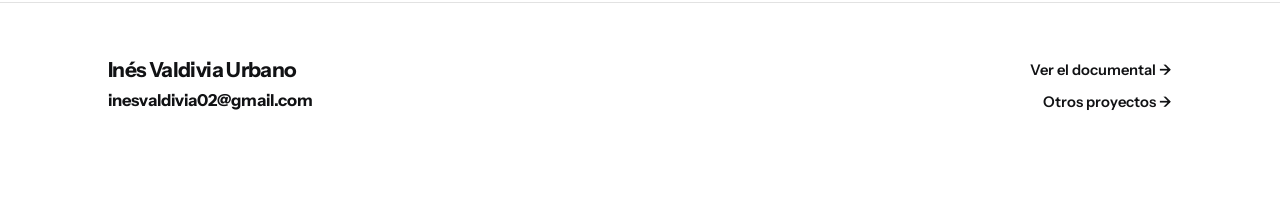
==== commit 3b1a081d: "Sección Lab: cuatro experimentos con IA generativa (ES/EN) y Lab en el menú Co-Authored-By: Claude O" ====
--- a/index.html
+++ b/index.html
@@ -23,6 +23,7 @@
       <a href="index.html" class="current">Inicio</a>
       <a href="documental.html">Documental</a>
       <a href="proyectos.html">Proyectos</a>
+      <a href="lab.html">Lab</a>
       <a class="nav-cv" href="cv.html">CV</a>
       <a class="cta" href="mailto:inesvaldivia02@gmail.com">Contacto</a>
       <span class="lang-switch" aria-label="Idioma"><a class="active" href="index.html" hreflang="es" aria-current="true">ES</a><a href="en/index.html" hreflang="en" lang="en">EN</a></span>
--- a/assets/style.css
+++ b/assets/style.css
@@ -794,3 +794,89 @@
   .nav-links a.nav-cv{ padding:6px 10px; font-size:0.72rem; }
   .nav-links a.cta{ padding:6px 12px; font-size:0.76rem; }
 }
+
+/* Logo en la esquina superior derecha de las tarjetas */
+.card.has-corner-logo{ position: relative; }
+.card .corner-logo{
+  position: absolute; top: 22px; right: 22px;
+  height: 46px; width: auto; max-width: 120px; object-fit: contain; object-position: right top;
+}
+.card.has-corner-logo h3{ padding-right: 120px; }
+@media (max-width: 560px){
+  .card .corner-logo{ height: 36px; max-width: 90px; top: 20px; right: 20px; }
+  .card.has-corner-logo h3{ padding-right: 0; }
+  .card.has-corner-logo .chip{ margin-right: 100px; }
+}
+
+.card p a.ext-link{ font-weight:600; color: var(--accent); text-decoration: underline; text-underline-offset: 3px; white-space: nowrap; }
+
+/* ---------- Conoce su historia: recorrido con imagen fija ---------- */
+.historia .section-head p{ color: var(--ink-soft); margin-top: 10px; }
+.hx{ display:grid; grid-template-columns: minmax(0,5fr) minmax(0,6fr); gap: 56px; align-items:start; }
+.hx-steps{ list-style:none; margin:0; padding:0 0 0 28px; border-left: 1px solid var(--line); }
+.hx-step{
+  position:relative; min-height: 68vh; padding: 8vh 0;
+  display:flex; flex-direction:column; justify-content:center;
+  opacity: 0.35; transition: opacity 0.5s var(--ease);
+}
+.hx-step:first-child{ padding-top: 0; min-height: 60vh; }
+.hx-step:last-child{ min-height: 80vh; }
+.hx-step::before{
+  content:""; position:absolute; left:-34px; top: 50%;
+  width:11px; height:11px; border-radius:50%;
+  background: var(--bg); border: 2px solid var(--line);
+  transition: background 0.4s var(--ease), border-color 0.4s var(--ease), transform 0.4s var(--ease);
+}
+.hx-step:first-child::before{ top: calc(50% - 4vh); }
+.hx-step.is-active{ opacity:1; }
+.hx-step.is-active::before{ background: var(--accent); border-color: var(--accent); transform: scale(1.25); }
+.hx-year{
+  font-family: var(--font-serif); font-weight:500; color: var(--accent);
+  font-size: clamp(2rem, 3.6vw, 3rem); line-height:1; letter-spacing:-0.01em;
+}
+.hx-step h3{ font-size: 1.25rem; margin: 12px 0 10px; }
+.hx-step p{ margin:0; line-height:1.65; max-width: 46ch; }
+.hx-gallery{ display:flex; flex-wrap:wrap; gap:8px; margin-top: 18px; }
+.hx-gallery figure{ margin:0; width:58px; height:58px; border-radius:8px; overflow:hidden; border:1px solid var(--line); cursor: zoom-in; }
+.hx-gallery img{ width:100%; height:100%; object-fit:cover; filter: grayscale(0.15); transition: transform 0.3s var(--ease); }
+.hx-gallery figure:hover img{ transform: scale(1.08); }
+.hx-end{ margin-top: 22px; font-weight:700; color: var(--accent); text-decoration: underline; text-underline-offset: 3px; }
+.hx-inline{ display:none; }
+
+.hx-media{ position: sticky; top: 96px; }
+.hx-frame{
+  position:relative; height: min(68vh, 620px);
+  background: var(--paper); border:1px solid var(--line-soft); border-radius: var(--radius-lg);
+  overflow:hidden; cursor: zoom-in;
+}
+.hx-img{
+  position:absolute; inset: 18px; width: calc(100% - 36px); height: calc(100% - 36px);
+  object-fit: contain; opacity:0; transform: scale(1.015);
+  transition: opacity 0.7s var(--ease), transform 1.2s var(--ease);
+}
+.hx-img.is-active{ opacity:1; transform:none; }
+.hx-caption{ margin: 12px 4px 0; font-size: 0.86rem; font-style: italic; color: var(--ink-soft); min-height: 2.6em; }
+.hx-credits{ margin-top: 30px; font-size: 0.78rem; color: var(--ink-soft); max-width: 90ch; }
+
+.lightbox-caption{
+  position:absolute; bottom:48px; left:50%; transform:translateX(-50%);
+  width: min(720px, 86vw); text-align:center; color:#e6e6e8; font-size:0.9rem; font-style: italic;
+}
+
+@media (max-width: 900px){
+  .hx{ display:block; }
+  .hx-media{ display:none; }
+  .hx-steps{ padding-left: 22px; }
+  .hx-step, .hx-step:first-child, .hx-step:last-child{ min-height: 0; padding: 0 0 46px; opacity:1; }
+  .hx-step::before, .hx-step:first-child::before{ left:-28px; top: 12px; background: var(--accent); border-color: var(--accent); }
+  .hx-inline{ display:block; margin: 16px 0 0; }
+  .hx-inline img{ width:100%; height:auto; max-height: 70vh; object-fit: contain; background: var(--paper); border-radius: var(--radius-md); }
+  .hx-inline figcaption{ margin-top: 8px; font-size: 0.82rem; font-style: italic; color: var(--ink-soft); }
+  .hx-gallery figure{ width:52px; height:52px; }
+}
+@media (prefers-reduced-motion: reduce){
+  .hx-step, .hx-img, .hx-step::before{ transition:none; }
+  .hx-img{ transform:none; }
+}
+.lightbox-img{ max-height: 72vh; margin-bottom: 7vh; }
+.lightbox-caption{ bottom: 50px; }
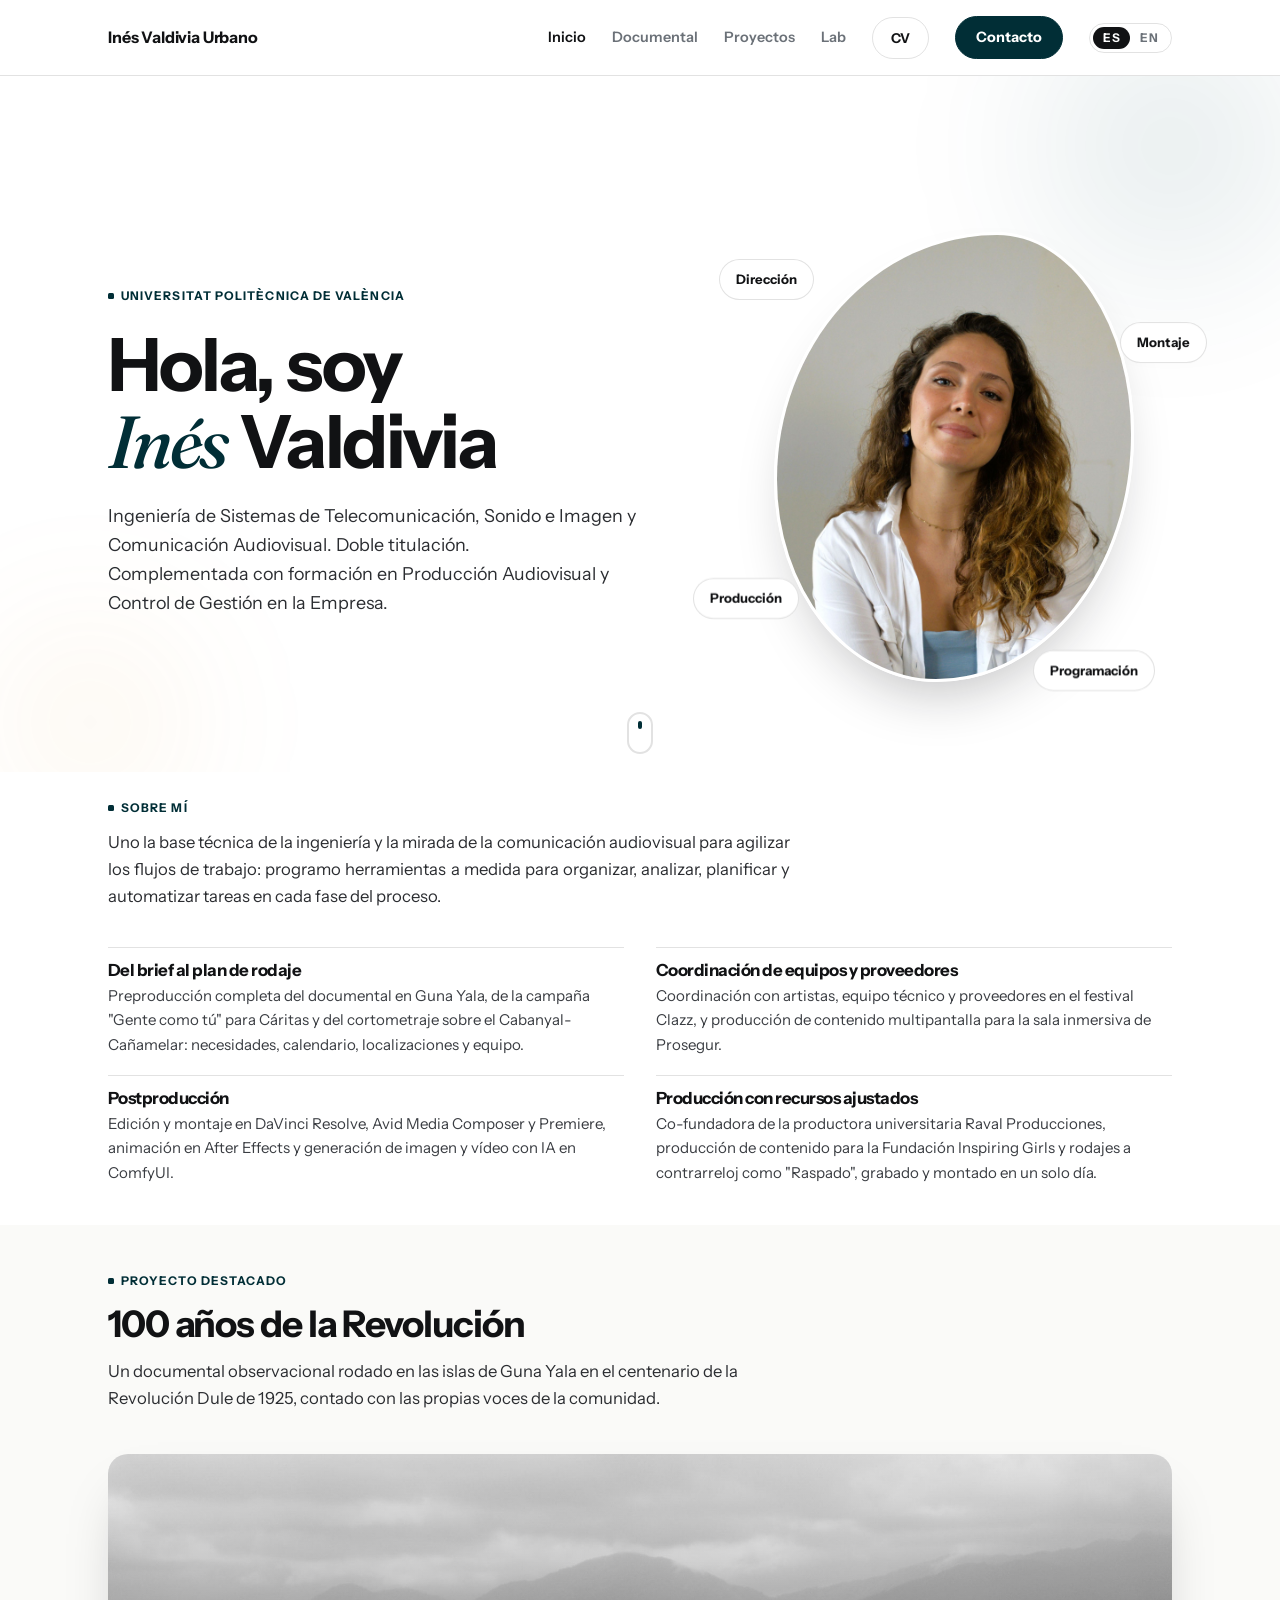
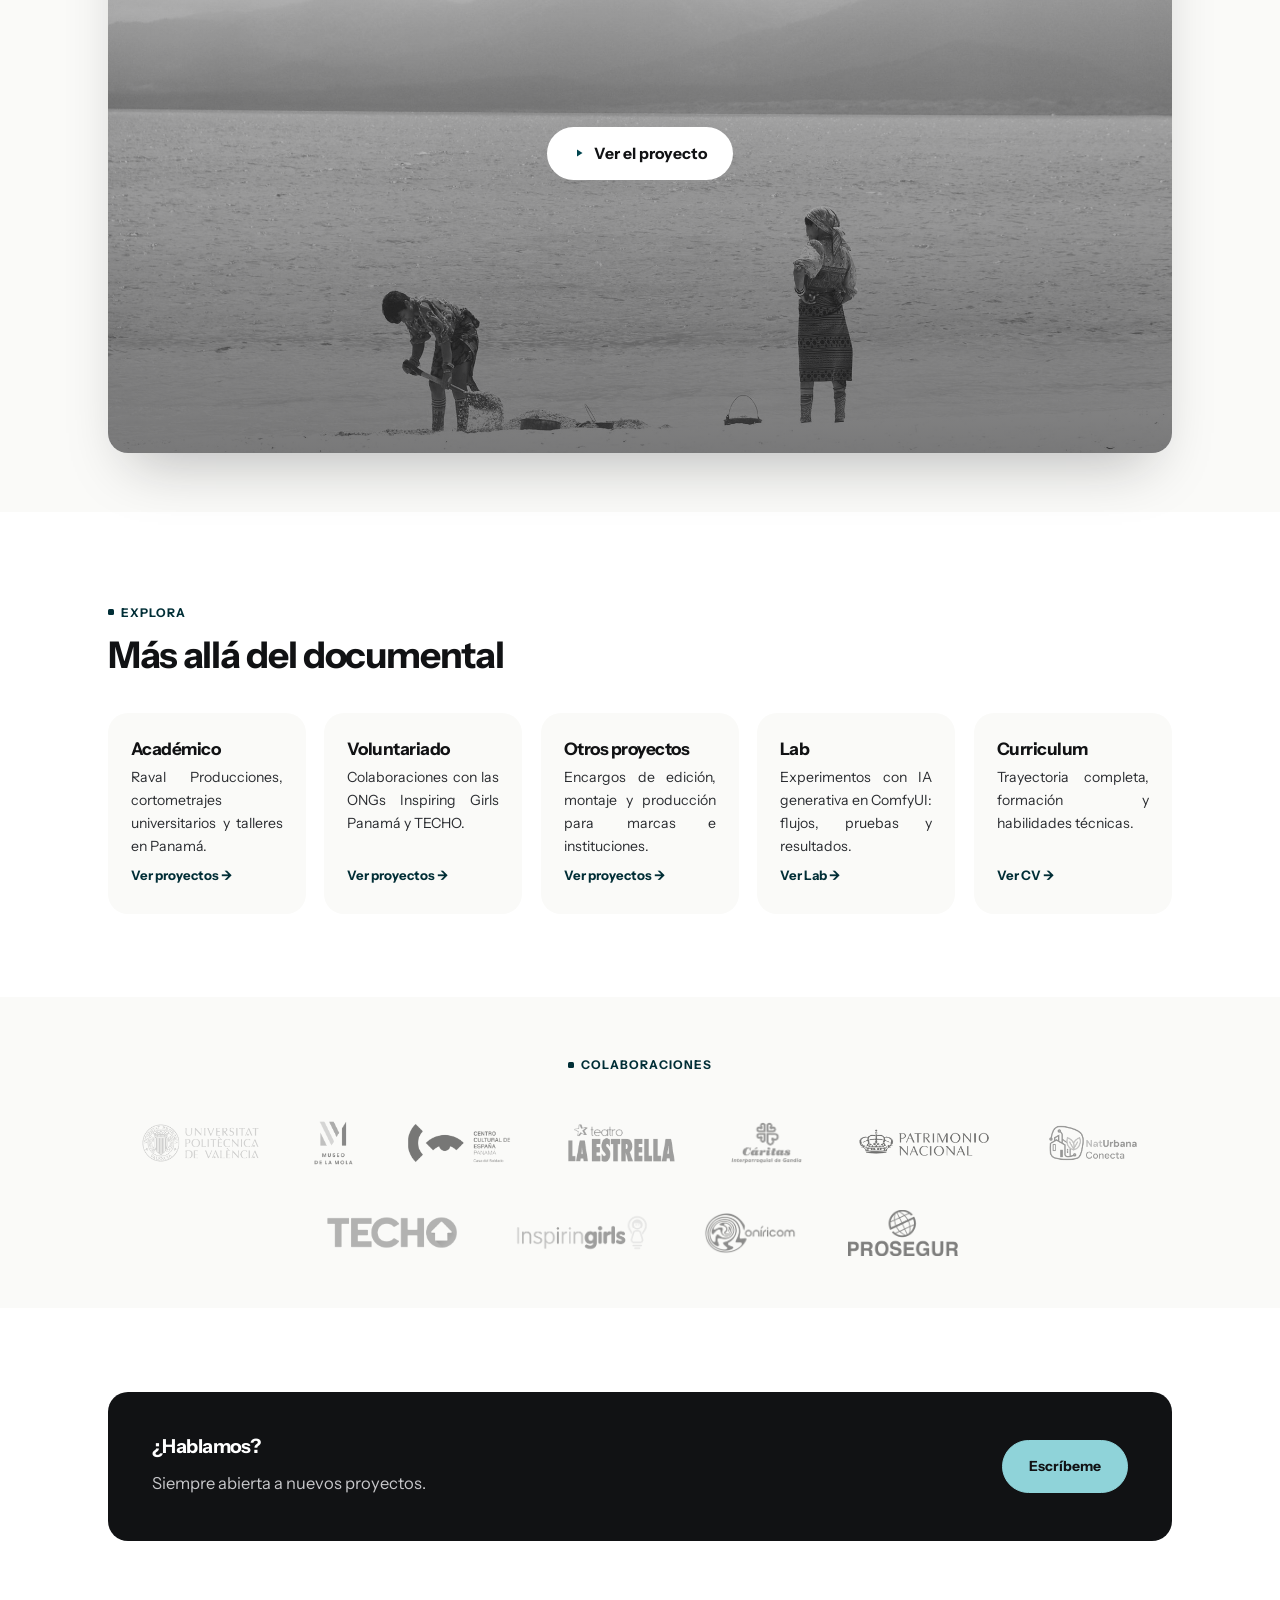
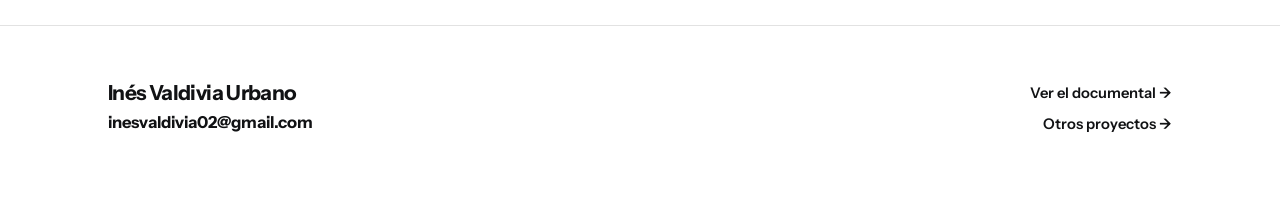
==== commit 3418b4cd: "Inicio: añadir Lab en Explora entre Otros proyectos y Curriculum Co-Authored-By: Claude Opus 5.5 <no" ====
--- a/index.html
+++ b/index.html
@@ -126,6 +126,11 @@
         <p>Encargos de edición, montaje y producción para marcas e instituciones.</p>
         <span class="mini-arrow">Ver proyectos →</span>
       </a>
+      <a class="mini-card magnetic" href="lab.html">
+        <h3>Lab</h3>
+        <p>Experimentos con IA generativa en ComfyUI: flujos, pruebas y resultados.</p>
+        <span class="mini-arrow">Ver Lab →</span>
+      </a>
       <a class="mini-card magnetic" href="cv.html">
         <h3>Curriculum</h3>
         <p>Trayectoria completa, formación y habilidades técnicas.</p>
--- a/assets/style.css
+++ b/assets/style.css
@@ -706,7 +706,7 @@
 .feature-meta{ display:flex; flex-wrap:wrap; gap:10px; }
 
 /* ---------- Mini card grid (explore) ---------- */
-.mini-grid{ display:grid; grid-template-columns: repeat(4, 1fr); gap: 20px; }
+.mini-grid{ display:grid; grid-template-columns: repeat(auto-fit, minmax(0,1fr)); grid-auto-flow: column; gap: 18px; }
 .mini-card{
   display:flex; flex-direction:column; gap:8px;
   background: var(--paper); border:1px solid transparent; border-radius: var(--radius-lg);
@@ -743,7 +743,8 @@
   .hero-personal-grid{ grid-template-columns:1fr; padding-top:30px; }
   .hero-photo-wrap{ order:-1; margin-bottom: 10px; }
   .stats-row{ grid-template-columns: repeat(2,1fr); row-gap:28px; }
-  .mini-grid{ grid-template-columns: repeat(2,1fr); }
+  .mini-grid{ grid-template-columns: repeat(2,1fr); grid-auto-flow: row; }
+  .mini-grid > :last-child:nth-child(odd){ grid-column: span 2; }
 }
 
 @media (max-width: 780px){
@@ -769,6 +770,7 @@
   .logo-grid{ gap: 28px 32px; }
   .logo-grid img{ max-height: 34px; max-width: 104px; }
   .mini-grid{ grid-template-columns: 1fr; }
+  .mini-grid > :last-child:nth-child(odd){ grid-column: auto; }
   .stats-row{ grid-template-columns: 1fr 1fr; }
   .floating-tag{ font-size:0.72rem; padding:7px 12px; }
   .tag-1{ left:-2%; }
@@ -880,3 +882,5 @@
 }
 .lightbox-img{ max-height: 72vh; margin-bottom: 7vh; }
 .lightbox-caption{ bottom: 50px; }
+
+.mini-card p{ text-align:left; }
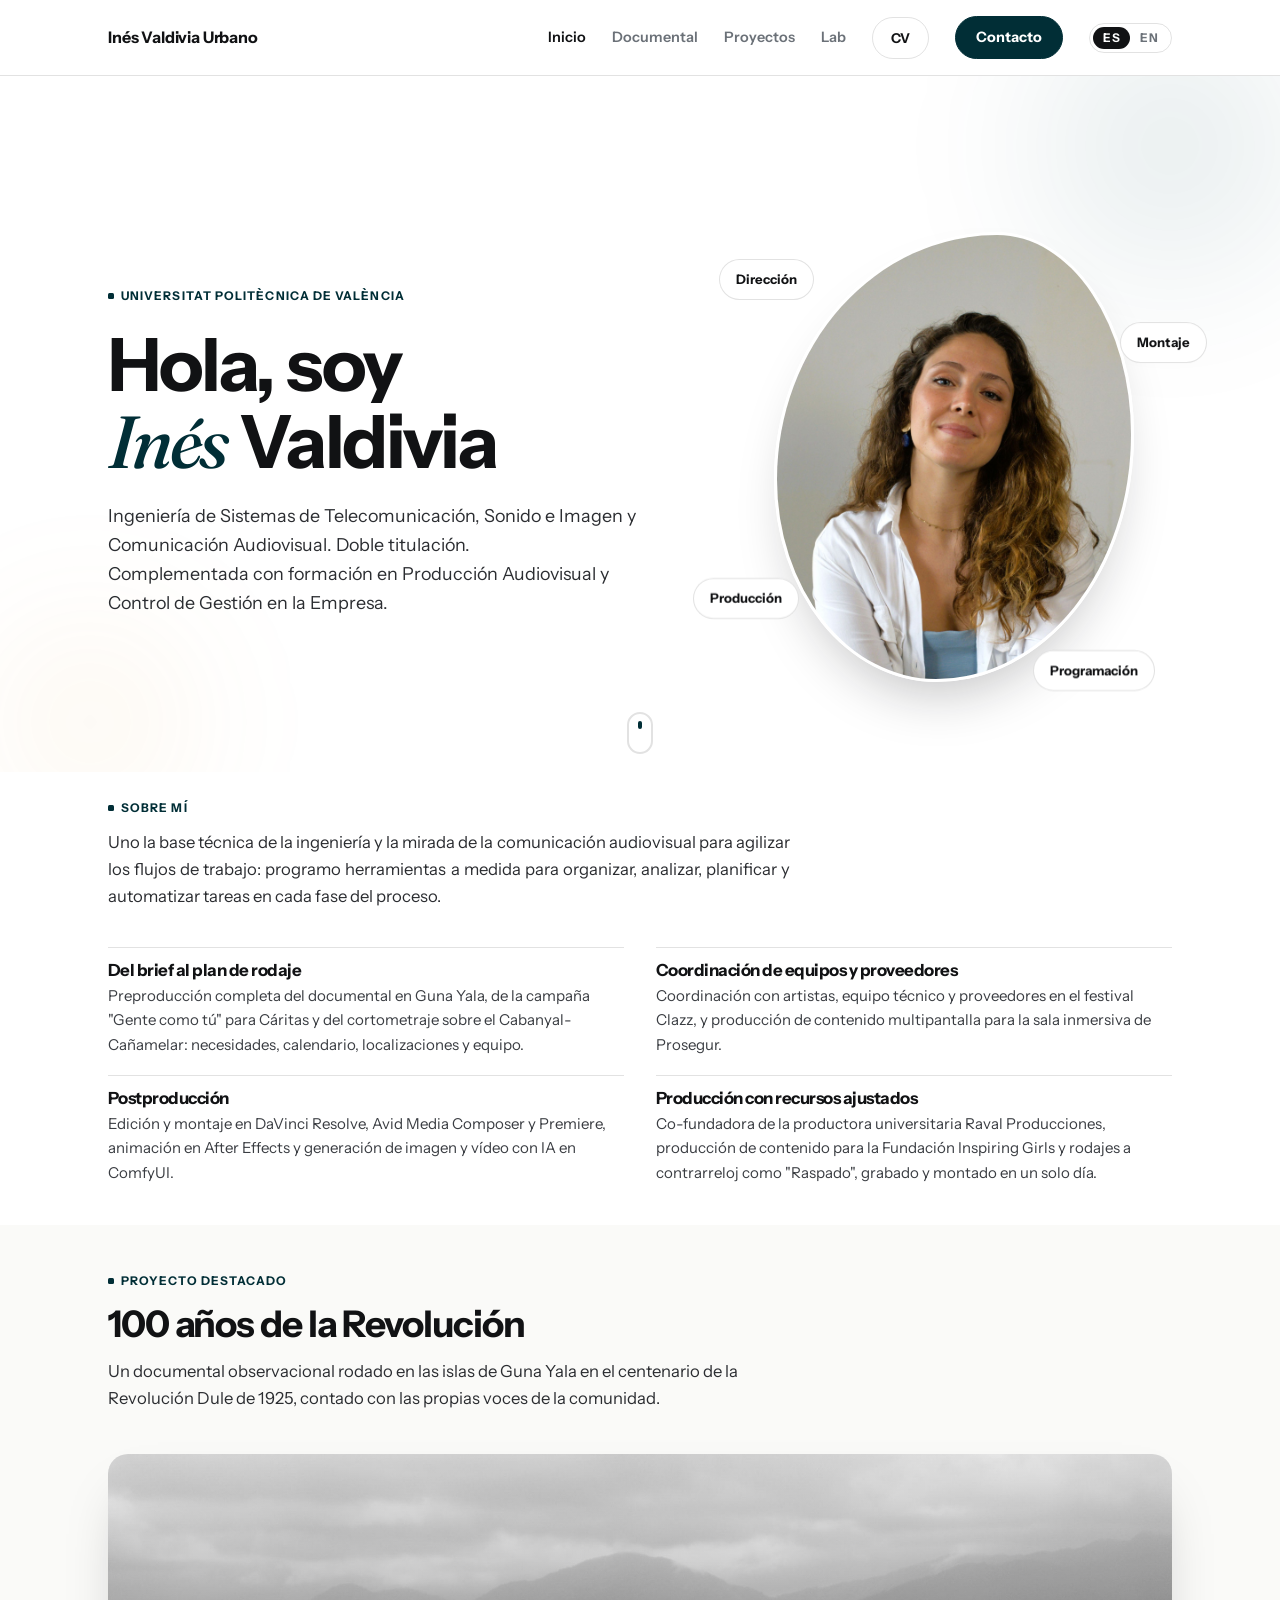
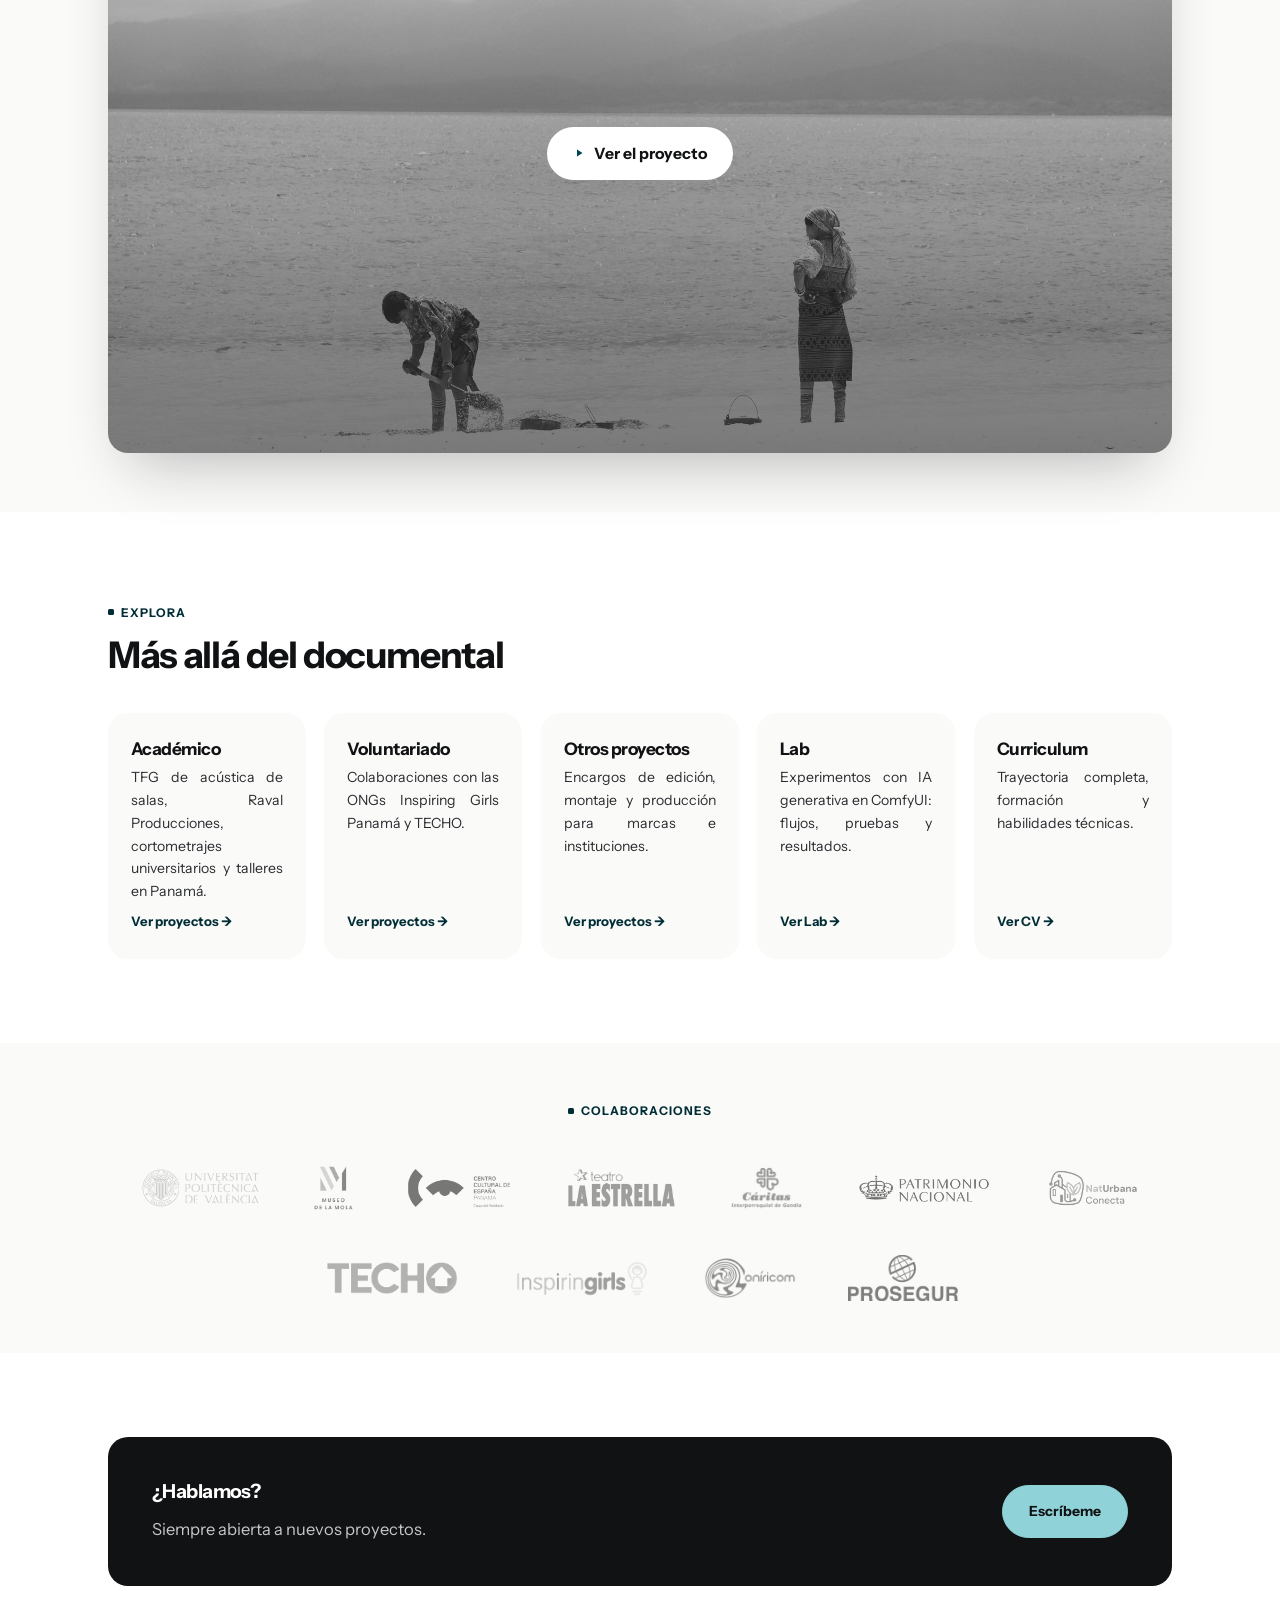
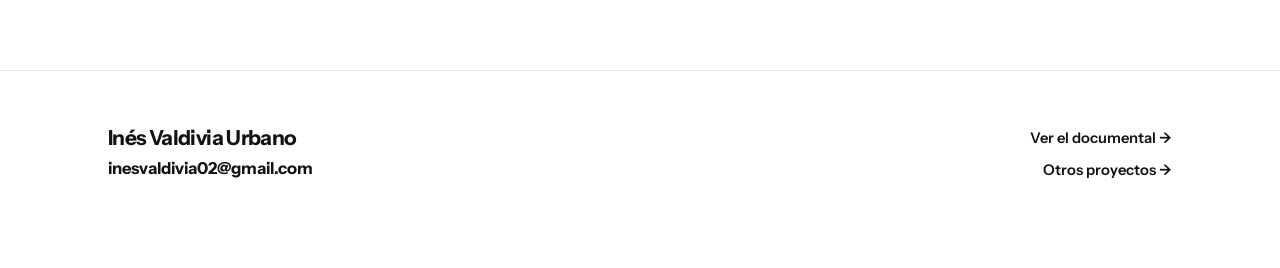
==== commit 2b5d97e4: "Proyectos: tarjeta del TFG de acústica enlazada a la página de acústica Co-Authored-By: Claude Opus " ====
--- a/index.html
+++ b/index.html
@@ -113,7 +113,7 @@
     <div class="mini-grid">
       <a class="mini-card magnetic" href="proyectos.html#academico">
         <h3>Académico</h3>
-        <p>Raval Producciones, cortometrajes universitarios y talleres en Panamá.</p>
+        <p>TFG de acústica de salas, Raval Producciones, cortometrajes universitarios y talleres en Panamá.</p>
         <span class="mini-arrow">Ver proyectos →</span>
       </a>
       <a class="mini-card magnetic" href="proyectos.html#voluntariado">
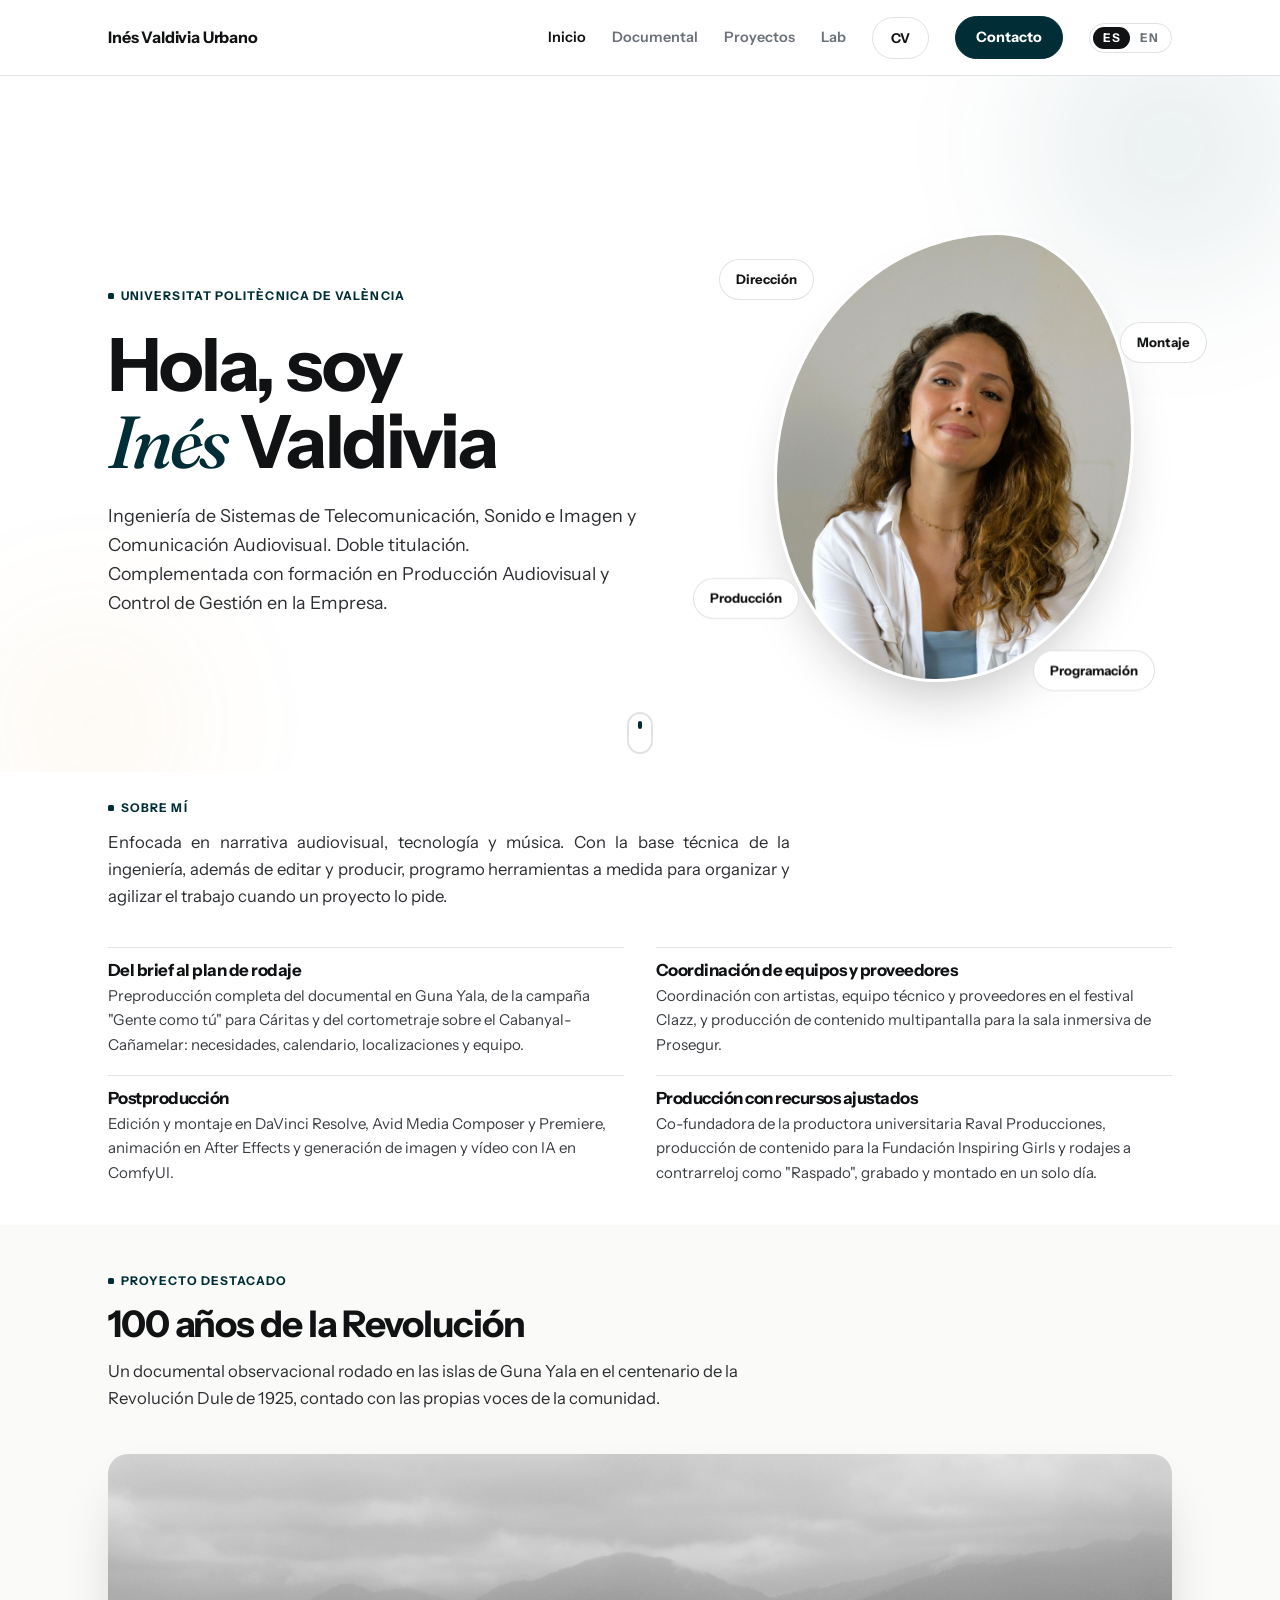
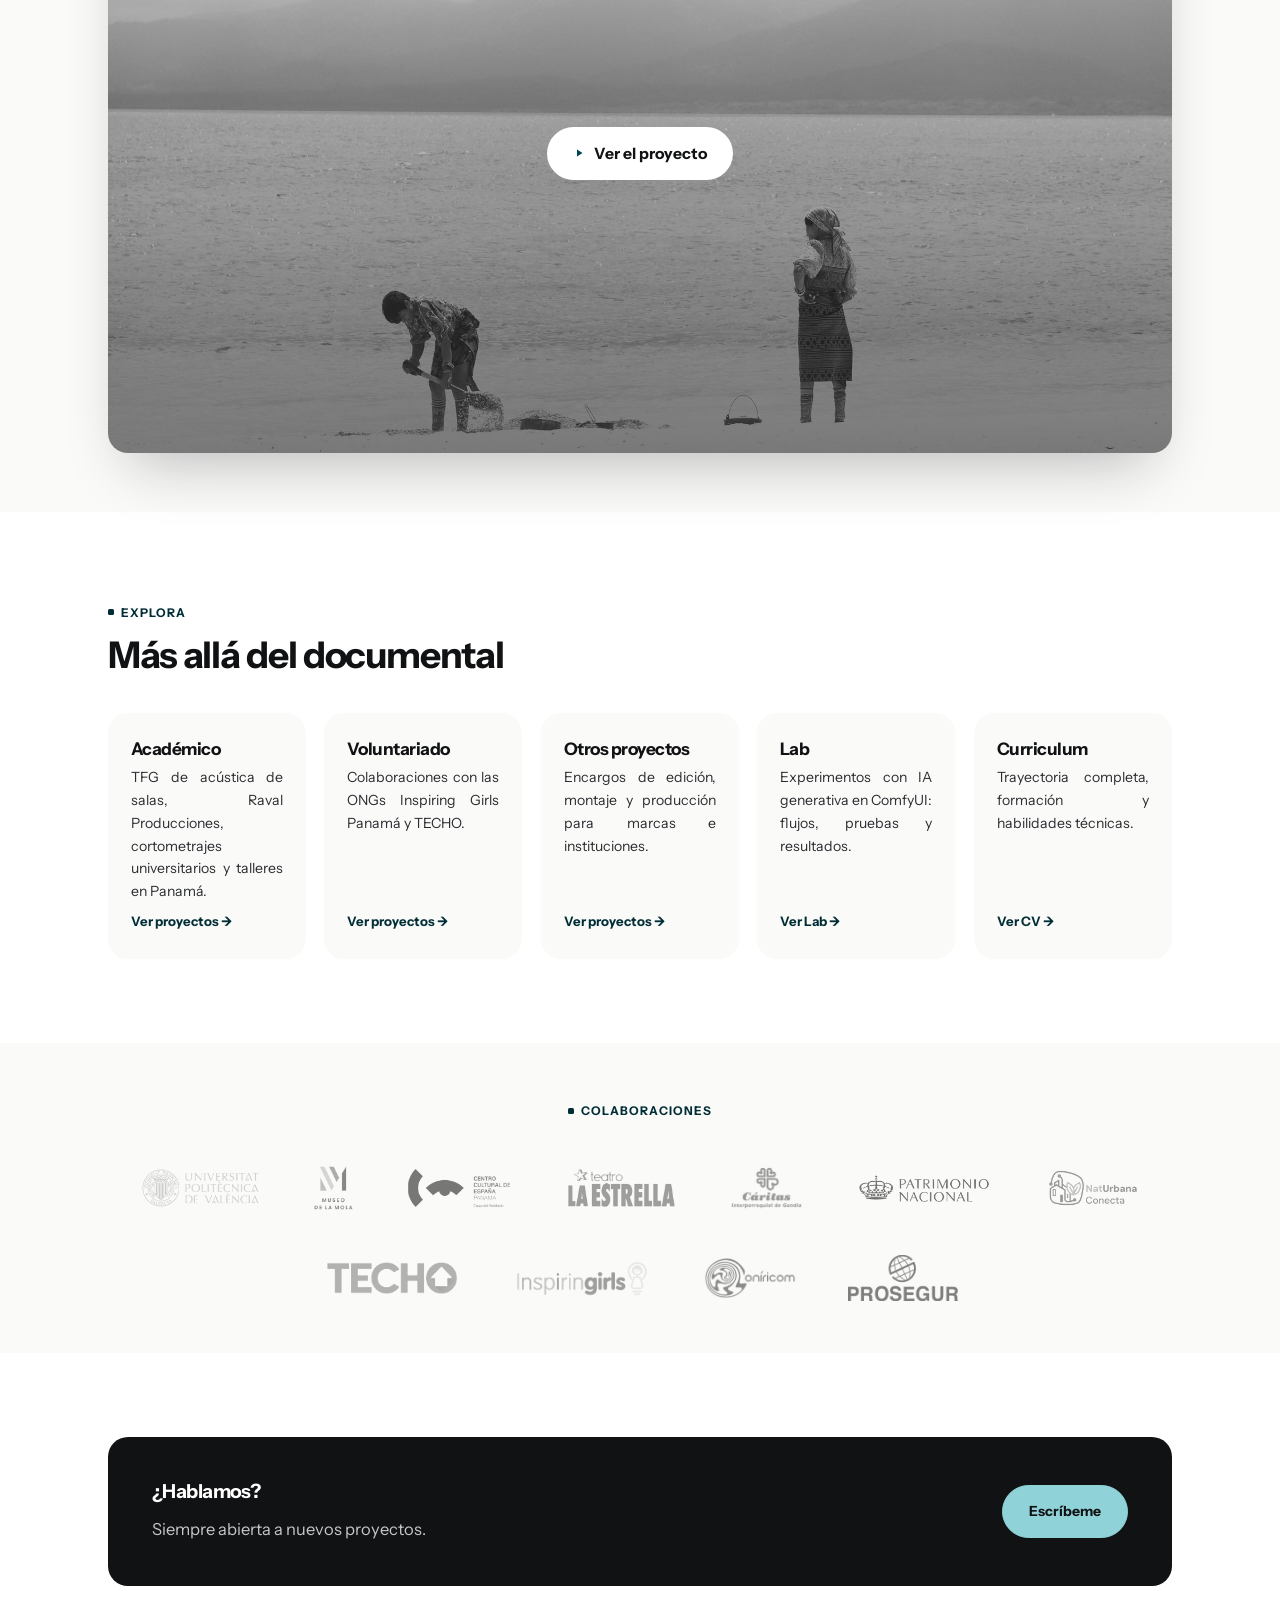
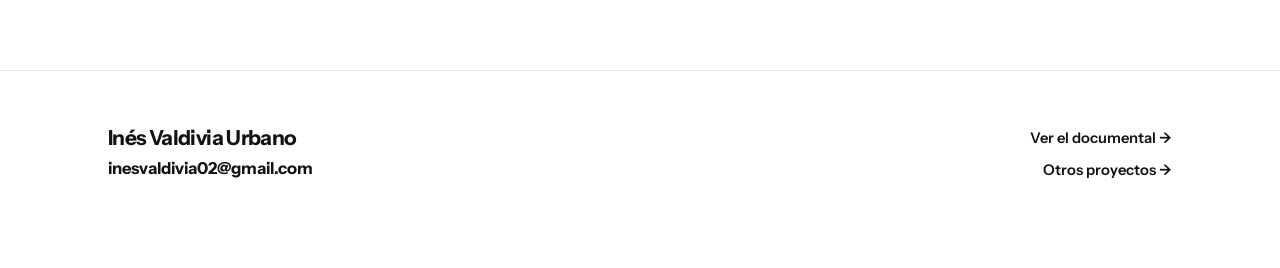
==== commit 56fd58eb: "Portada y CV: nueva frase de presentación Co-Authored-By: Claude Opus 5.5 <noreply@anthropic.com> Cl" ====
--- a/index.html
+++ b/index.html
@@ -64,7 +64,7 @@
   <div class="wrap">
     <div class="section-head">
       <h2 class="kicker">Sobre mí</h2>
-      <p class="prose-lead">Uno la base técnica de la ingeniería y la mirada de la comunicación audiovisual para agilizar los flujos de trabajo: programo herramientas a medida para organizar, analizar, planificar y automatizar tareas en cada fase del proceso.</p>
+      <p class="prose-lead">Enfocada en narrativa audiovisual, tecnología y música. Con la base técnica de la ingeniería, además de editar y producir, programo herramientas a medida para organizar y agilizar el trabajo cuando un proyecto lo pide.</p>
     </div>
     <ul class="fit-list">
       <li>
--- a/assets/style.css
+++ b/assets/style.css
@@ -884,3 +884,9 @@
 .lightbox-caption{ bottom: 50px; }
 
 .mini-card p{ text-align:left; }
+
+/* ---------- Video lightbox ---------- */
+.lightbox-video{
+  width:min(88vw, 1100px); max-height:82vh; aspect-ratio:16/9;
+  border-radius:10px; background:#000; box-shadow: var(--shadow-lift); display:block;
+}
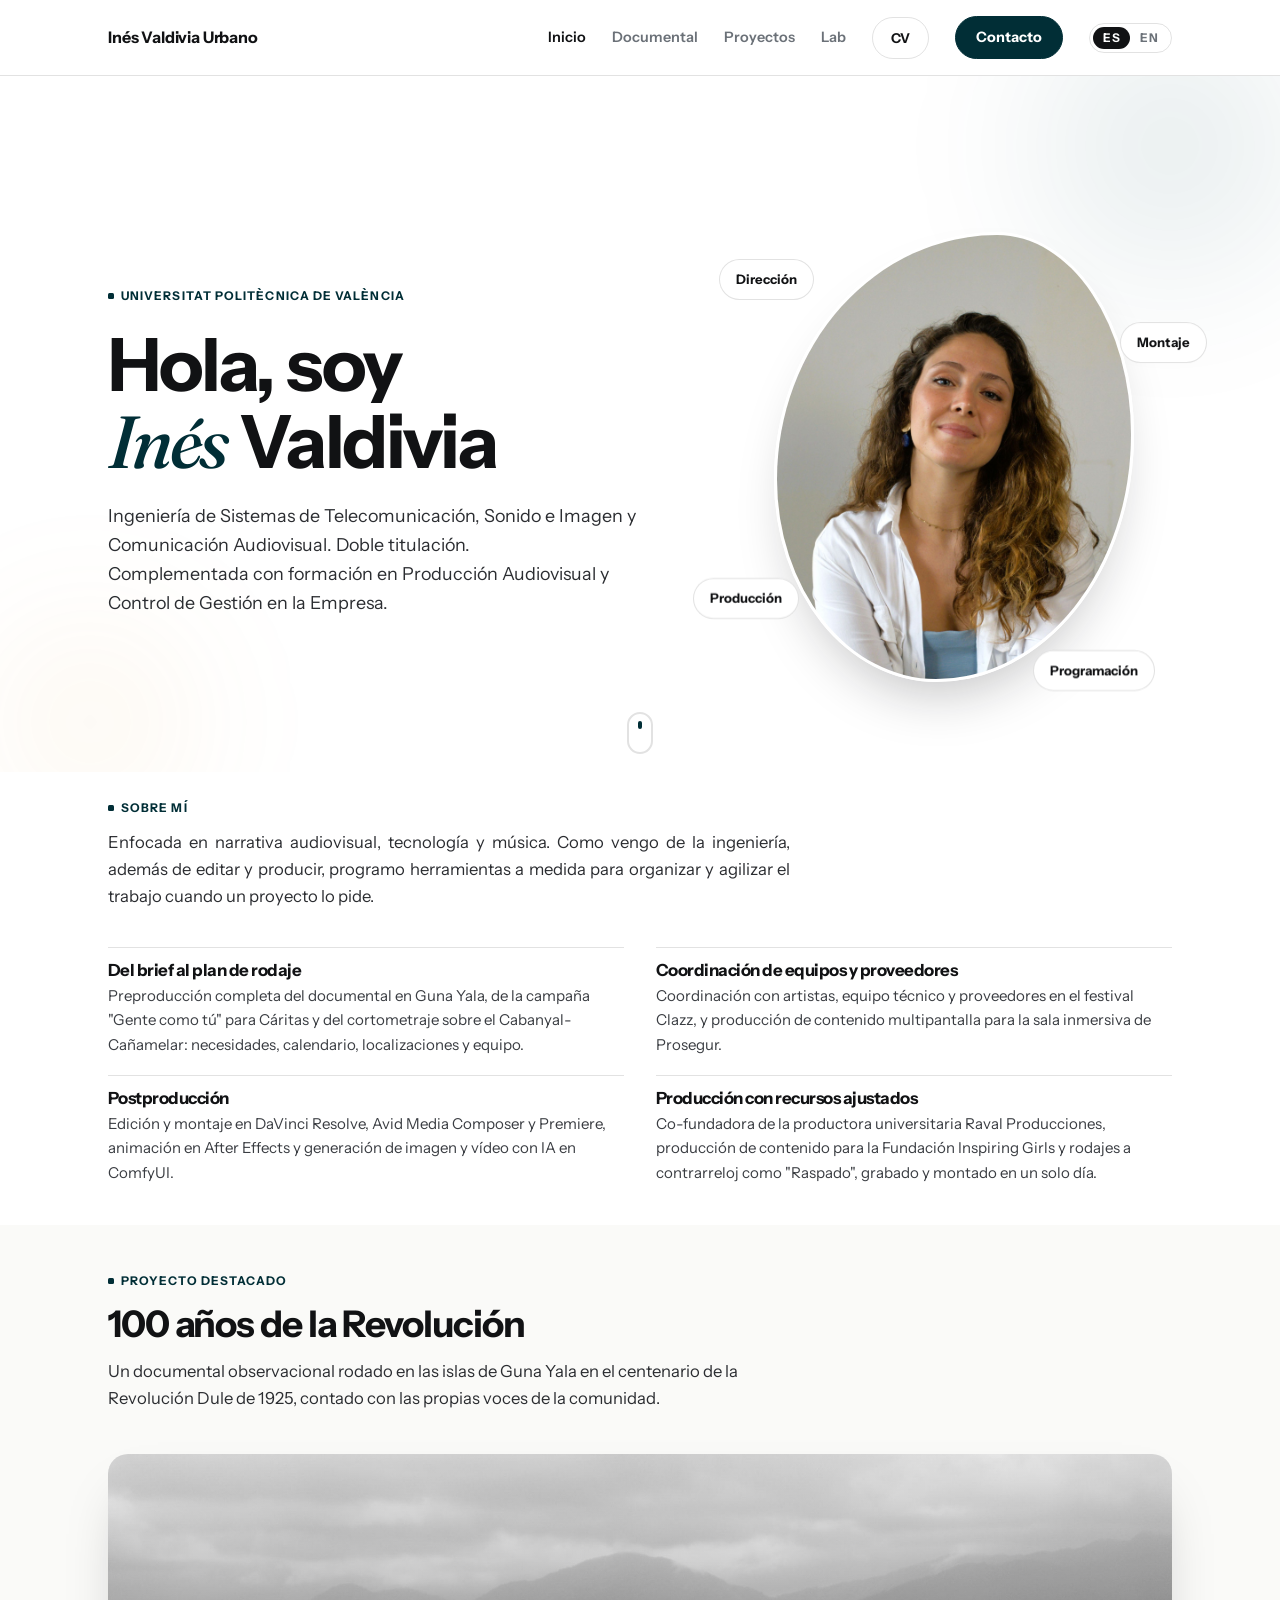
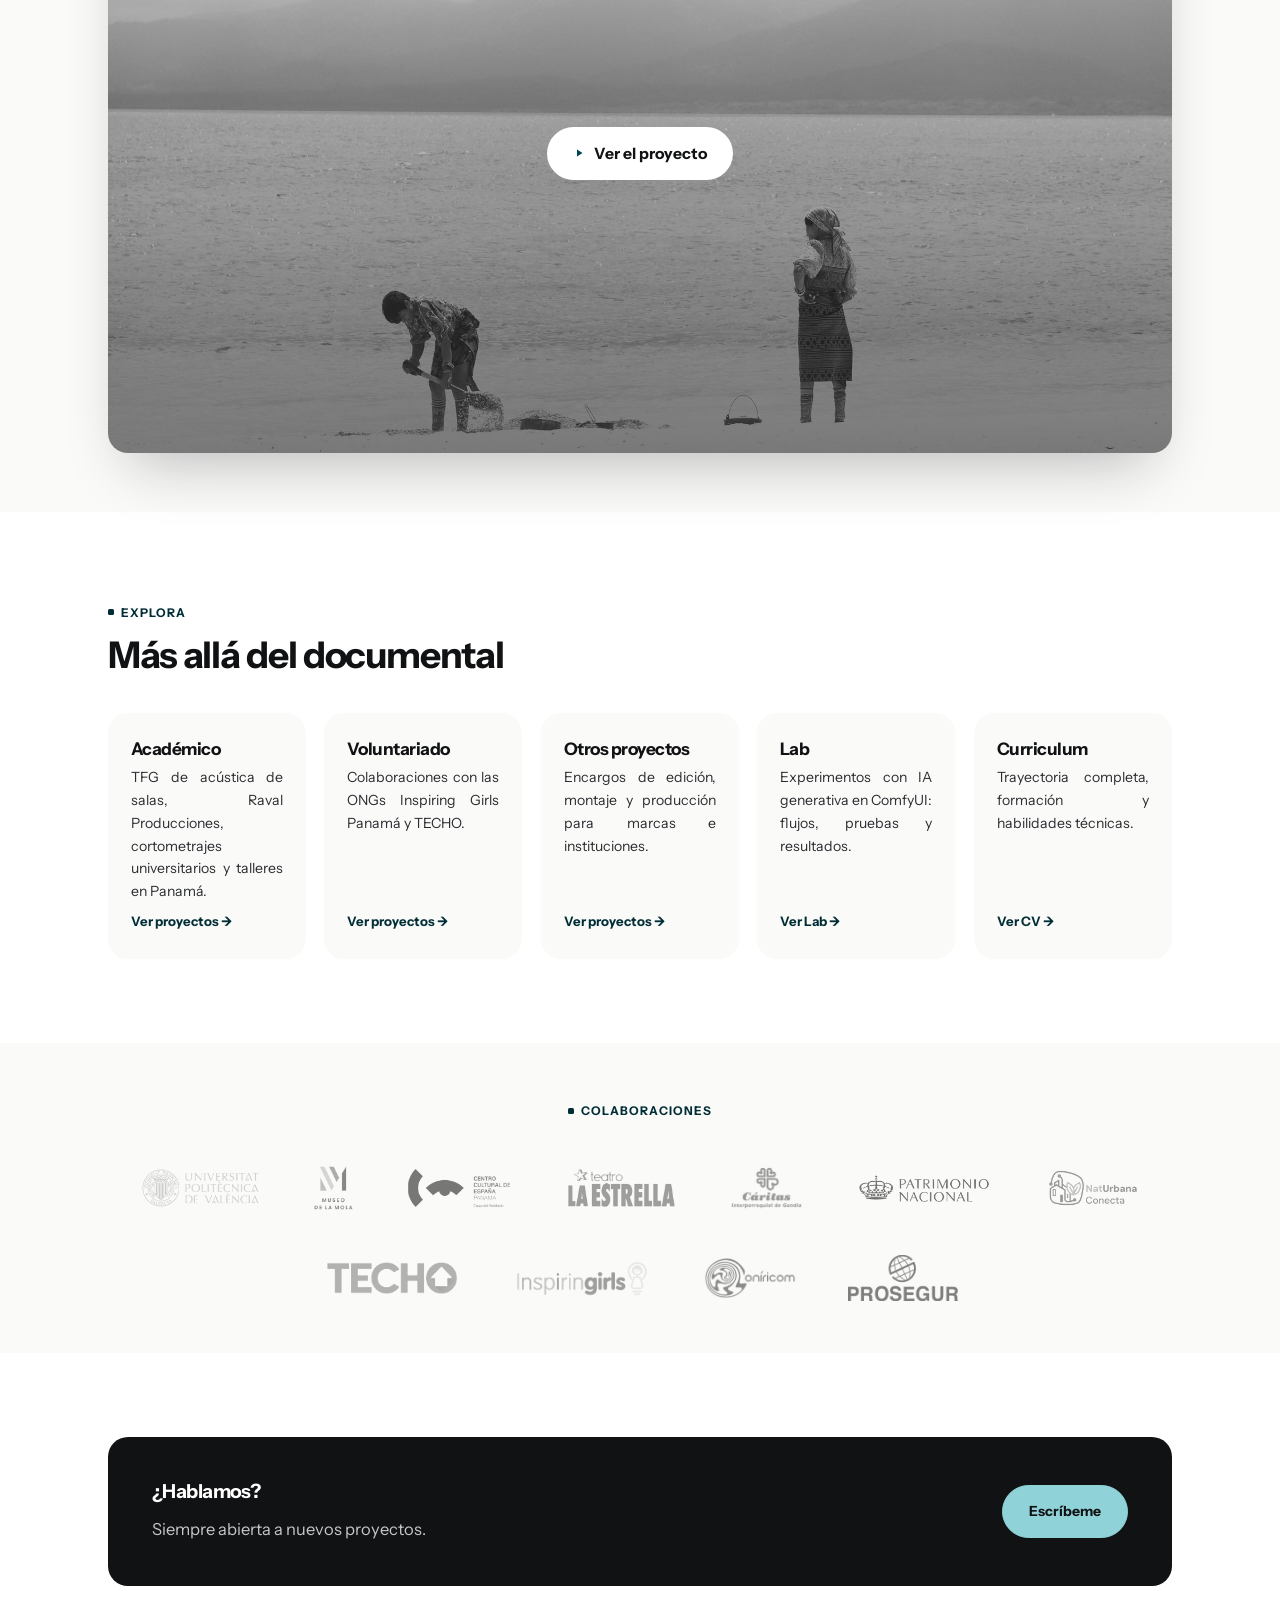
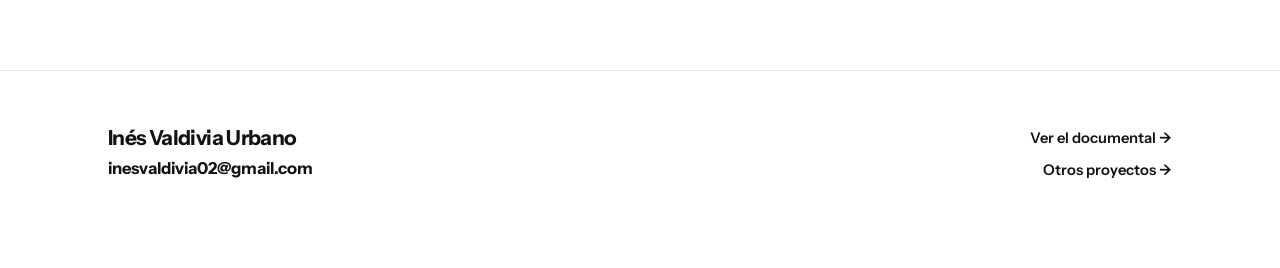
==== commit 9979b583: "Portada y CV: ajuste de la frase de presentación Co-Authored-By: Claude Opus 5.5 <noreply@anthropic." ====
--- a/index.html
+++ b/index.html
@@ -64,7 +64,7 @@
   <div class="wrap">
     <div class="section-head">
       <h2 class="kicker">Sobre mí</h2>
-      <p class="prose-lead">Enfocada en narrativa audiovisual, tecnología y música. Con la base técnica de la ingeniería, además de editar y producir, programo herramientas a medida para organizar y agilizar el trabajo cuando un proyecto lo pide.</p>
+      <p class="prose-lead">Enfocada en narrativa audiovisual, tecnología y música. Como vengo de la ingeniería, además de editar y producir, programo herramientas a medida para organizar y agilizar el trabajo cuando un proyecto lo pide.</p>
     </div>
     <ul class="fit-list">
       <li>
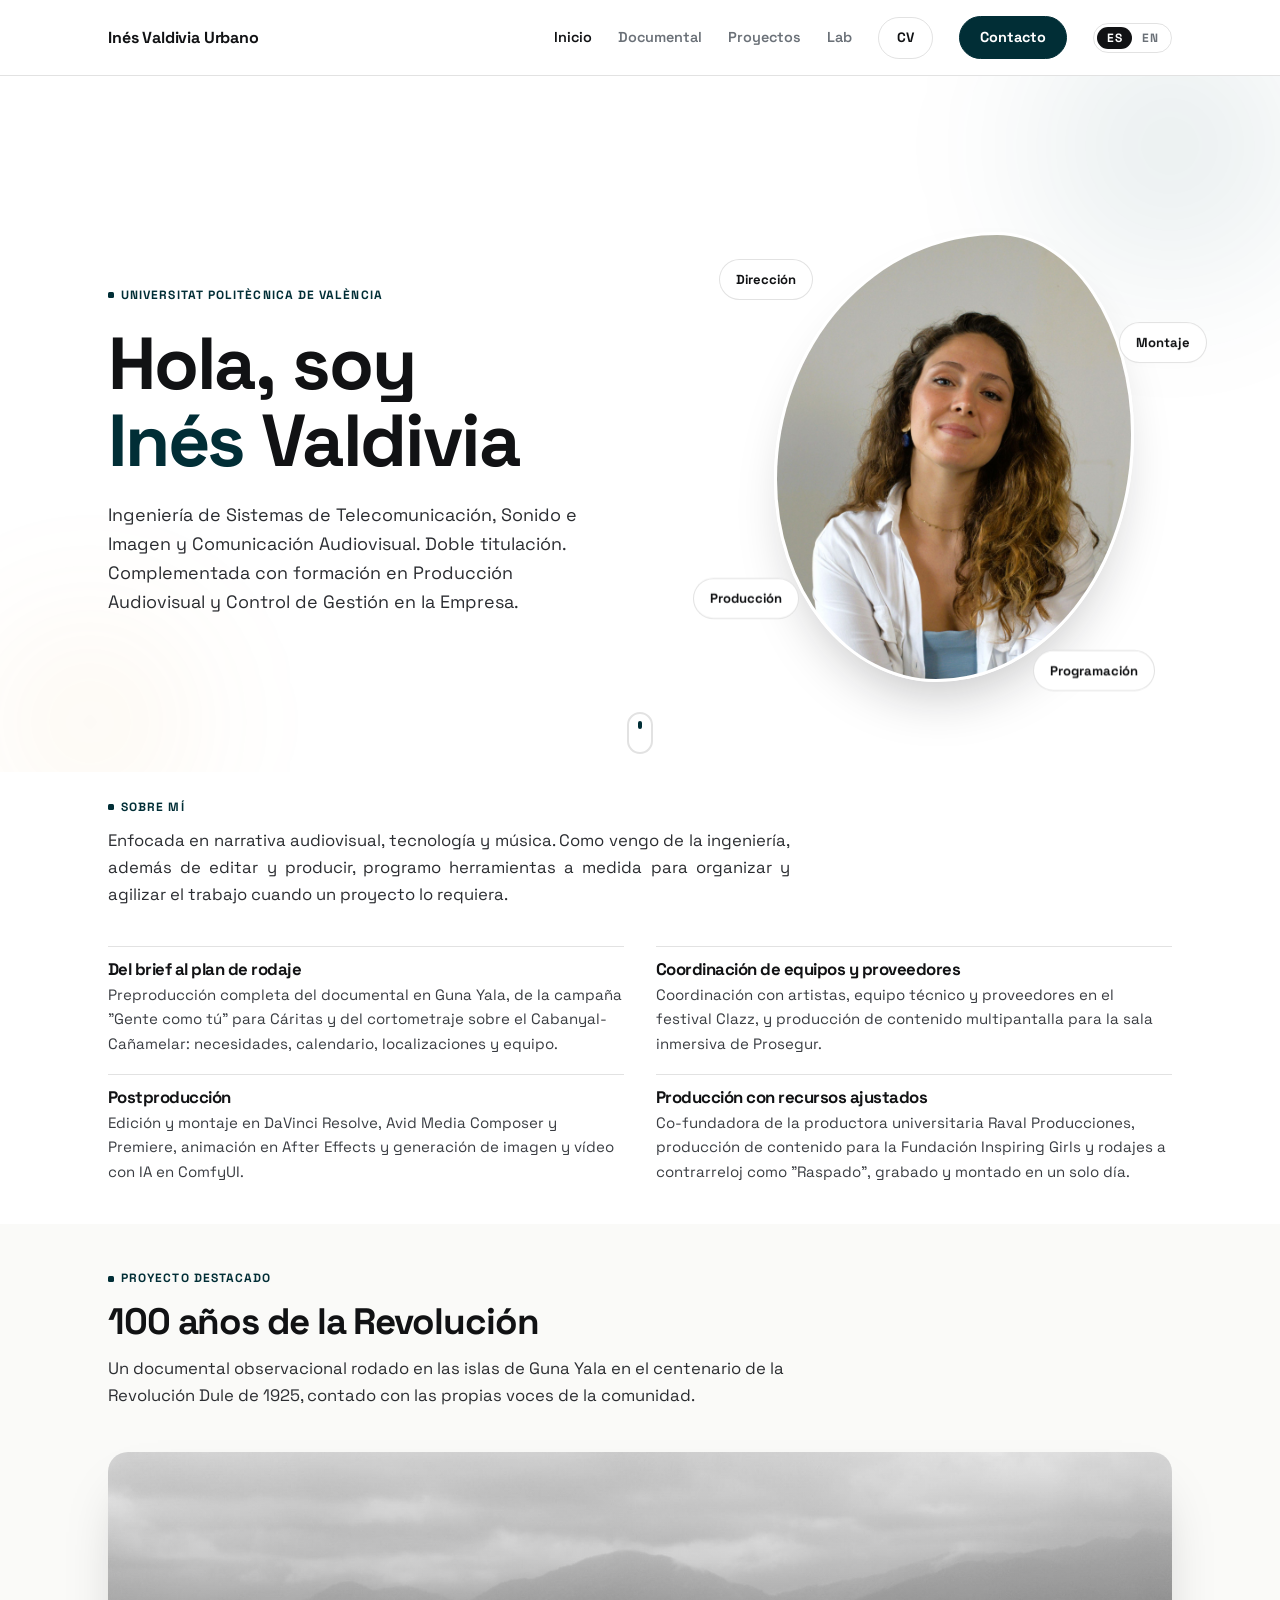
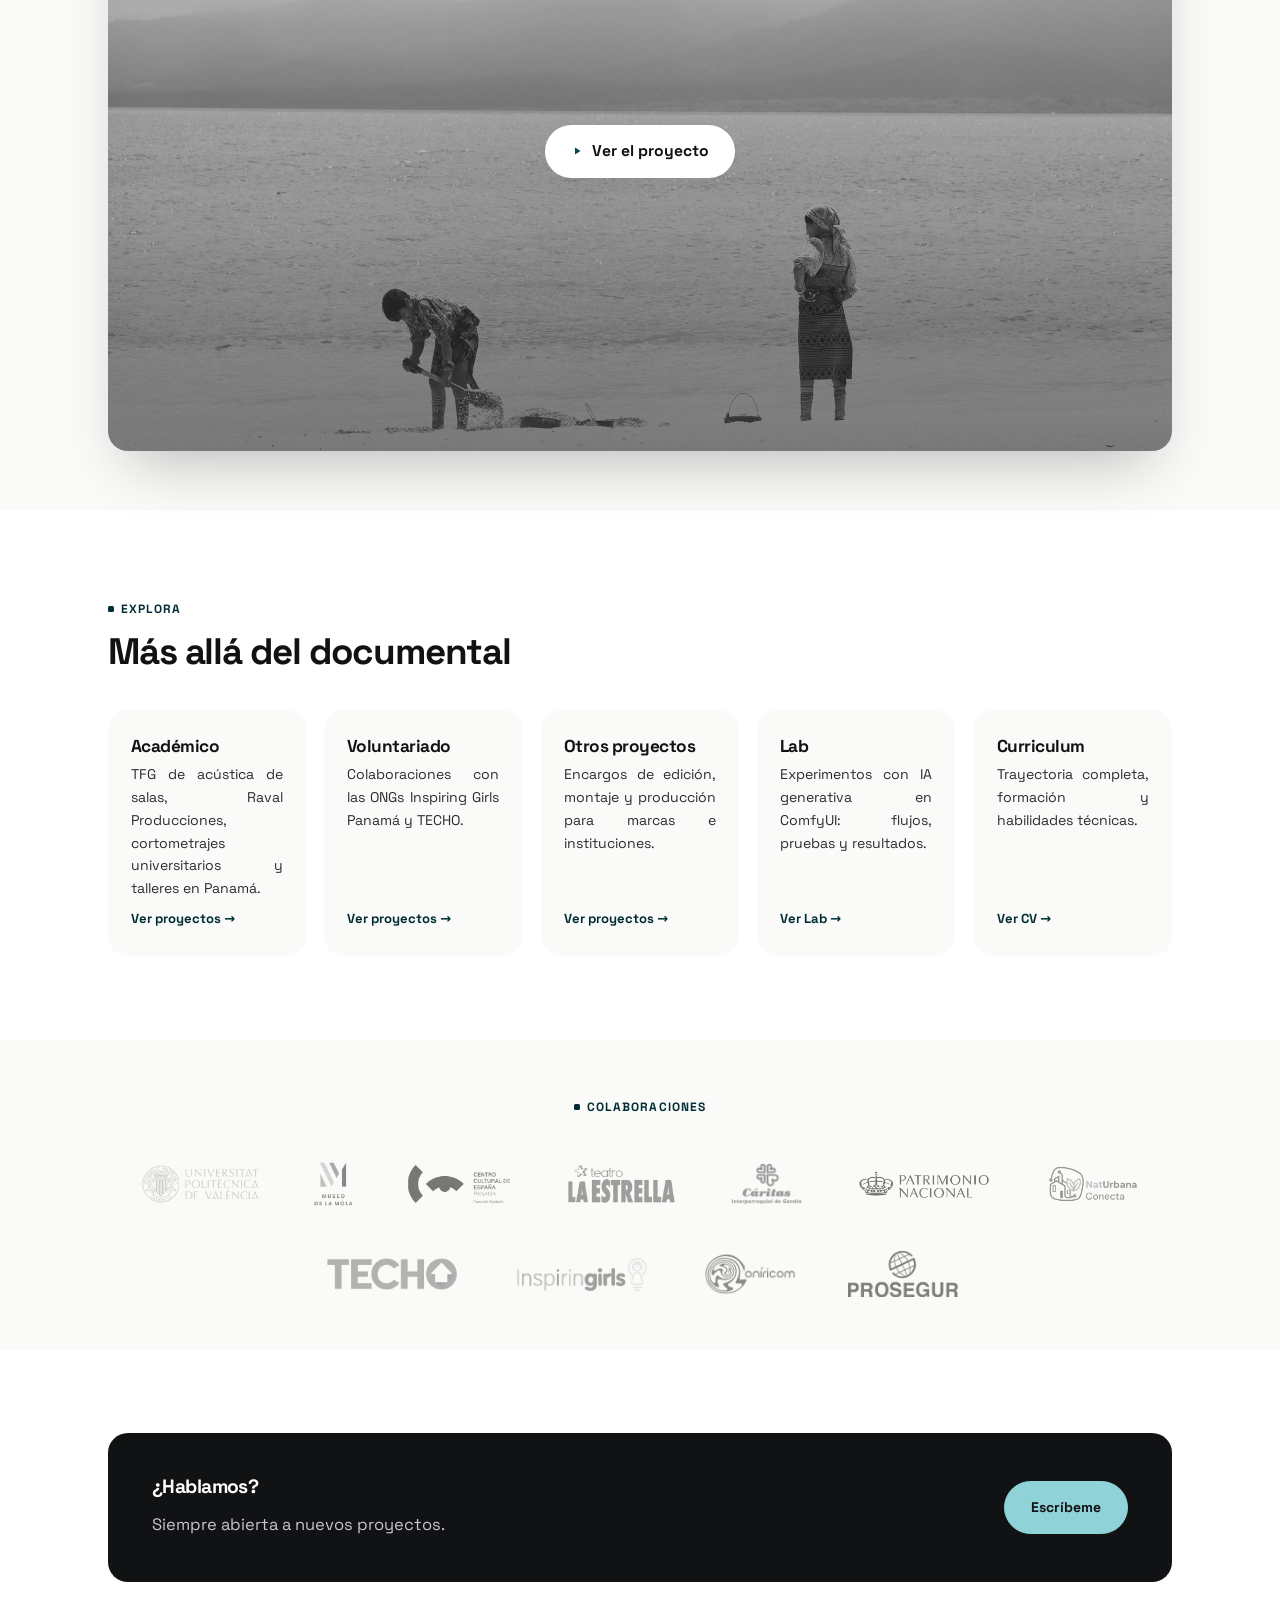
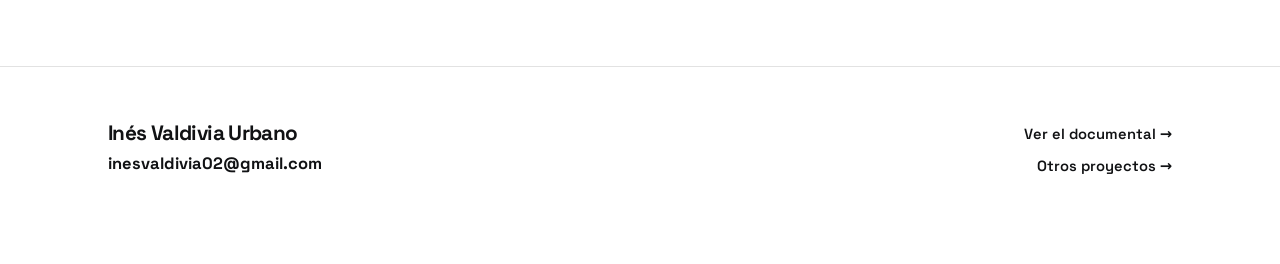
==== commit ce5e074d: "Tipografía Space Grotesk alojada en la web, sin cursiva en el nombre; ajuste de la frase de presenta" ====
--- a/index.html
+++ b/index.html
@@ -5,9 +5,6 @@
 <meta name="viewport" content="width=device-width, initial-scale=1.0">
 <title>Inés Valdivia - Producción y montaje audiovisual</title>
 <meta name="description" content="Inés Valdivia - comunicación audiovisual, dirección, montaje y producción de documentales y contenido con enfoque social.">
-<link rel="preconnect" href="https://fonts.googleapis.com">
-<link rel="preconnect" href="https://fonts.gstatic.com" crossorigin>
-<link href="https://fonts.googleapis.com/css2?family=Instrument+Sans:ital,wght@0,400..700;1,400..700&family=Fraunces:ital,opsz,wght@0,9..144,400;0,9..144,500;0,9..144,600;1,9..144,500&display=swap" rel="stylesheet">
 <link rel="stylesheet" href="assets/style.css">
 </head>
 <body class="home">
@@ -64,7 +61,7 @@
   <div class="wrap">
     <div class="section-head">
       <h2 class="kicker">Sobre mí</h2>
-      <p class="prose-lead">Enfocada en narrativa audiovisual, tecnología y música. Como vengo de la ingeniería, además de editar y producir, programo herramientas a medida para organizar y agilizar el trabajo cuando un proyecto lo pide.</p>
+      <p class="prose-lead">Enfocada en narrativa audiovisual, tecnología y música. Como vengo de la ingeniería, además de editar y producir, programo herramientas a medida para organizar y agilizar el trabajo cuando un proyecto lo requiera.</p>
     </div>
     <ul class="fit-list">
       <li>
--- a/assets/style.css
+++ b/assets/style.css
@@ -1,3 +1,11 @@
+/* ---------- Fuentes (alojadas en la web) ---------- */
+@font-face{font-family:'Space Grotesk';font-style:normal;font-weight:300 700;font-display:swap;src:url(fonts/space-grotesk-latin-ext-wght-normal.woff2) format('woff2');unicode-range:U+0100-02BA,U+02BD-02C5,U+02C7-02CC,U+02CE-02D7,U+02DD-02FF,U+0304,U+0308,U+0329,U+1D00-1DBF,U+1E00-1E9F,U+1EF2-1EFF,U+2020,U+20A0-20AB,U+20AD-20C0,U+2113,U+2C60-2C7F,U+A720-A7FF;}
+@font-face{font-family:'Space Grotesk';font-style:normal;font-weight:300 700;font-display:swap;src:url(fonts/space-grotesk-latin-wght-normal.woff2) format('woff2');unicode-range:U+0000-00FF,U+0131,U+0152-0153,U+02BB-02BC,U+02C6,U+02DA,U+02DC,U+0304,U+0308,U+0329,U+2000-206F,U+20AC,U+2122,U+2191,U+2193,U+2212,U+2215,U+FEFF,U+FFFD;}
+@font-face{font-family:'Newsreader';font-style:normal;font-weight:200 800;font-display:swap;src:url(fonts/newsreader-latin-ext-wght-normal.woff2) format('woff2');unicode-range:U+0100-02BA,U+02BD-02C5,U+02C7-02CC,U+02CE-02D7,U+02DD-02FF,U+0304,U+0308,U+0329,U+1D00-1DBF,U+1E00-1E9F,U+1EF2-1EFF,U+2020,U+20A0-20AB,U+20AD-20C0,U+2113,U+2C60-2C7F,U+A720-A7FF;}
+@font-face{font-family:'Newsreader';font-style:normal;font-weight:200 800;font-display:swap;src:url(fonts/newsreader-latin-wght-normal.woff2) format('woff2');unicode-range:U+0000-00FF,U+0131,U+0152-0153,U+02BB-02BC,U+02C6,U+02DA,U+02DC,U+0304,U+0308,U+0329,U+2000-206F,U+20AC,U+2122,U+2191,U+2193,U+2212,U+2215,U+FEFF,U+FFFD;}
+@font-face{font-family:'Newsreader';font-style:italic;font-weight:200 800;font-display:swap;src:url(fonts/newsreader-latin-ext-wght-italic.woff2) format('woff2');unicode-range:U+0100-02BA,U+02BD-02C5,U+02C7-02CC,U+02CE-02D7,U+02DD-02FF,U+0304,U+0308,U+0329,U+1D00-1DBF,U+1E00-1E9F,U+1EF2-1EFF,U+2020,U+20A0-20AB,U+20AD-20C0,U+2113,U+2C60-2C7F,U+A720-A7FF;}
+@font-face{font-family:'Newsreader';font-style:italic;font-weight:200 800;font-display:swap;src:url(fonts/newsreader-latin-wght-italic.woff2) format('woff2');unicode-range:U+0000-00FF,U+0131,U+0152-0153,U+02BB-02BC,U+02C6,U+02DA,U+02DC,U+0304,U+0308,U+0329,U+2000-206F,U+20AC,U+2122,U+2191,U+2193,U+2212,U+2215,U+FEFF,U+FFFD;}
+
 /* ---------- Tokens ---------- */
 :root{
   --bg: #ffffff;
@@ -16,8 +24,8 @@
   --radius-lg: 20px;
   --radius-md: 14px;
   --ease: cubic-bezier(0.22, 1, 0.36, 1);
-  --font: 'Instrument Sans', system-ui, -apple-system, 'Segoe UI', sans-serif;
-  --font-serif: 'Fraunces', Georgia, serif;
+  --font: 'Space Grotesk', system-ui, -apple-system, 'Segoe UI', sans-serif;
+  --font-serif: 'Newsreader', Georgia, serif;
 }
 
 *{ box-sizing: border-box; }
@@ -544,7 +552,7 @@
   animation: kinetic-in 0.7s var(--ease) both;
 }
 .kinetic-word.accent-word{
-  font-family: var(--font-serif); font-style:italic; font-weight:500; color: var(--accent-dark);
+  color: var(--accent-dark);
 }
 .kinetic-line:nth-child(1) .kinetic-word:nth-child(1){ animation-delay: 0.05s; }
 .kinetic-line:nth-child(1) .kinetic-word:nth-child(2){ animation-delay: 0.14s; }
